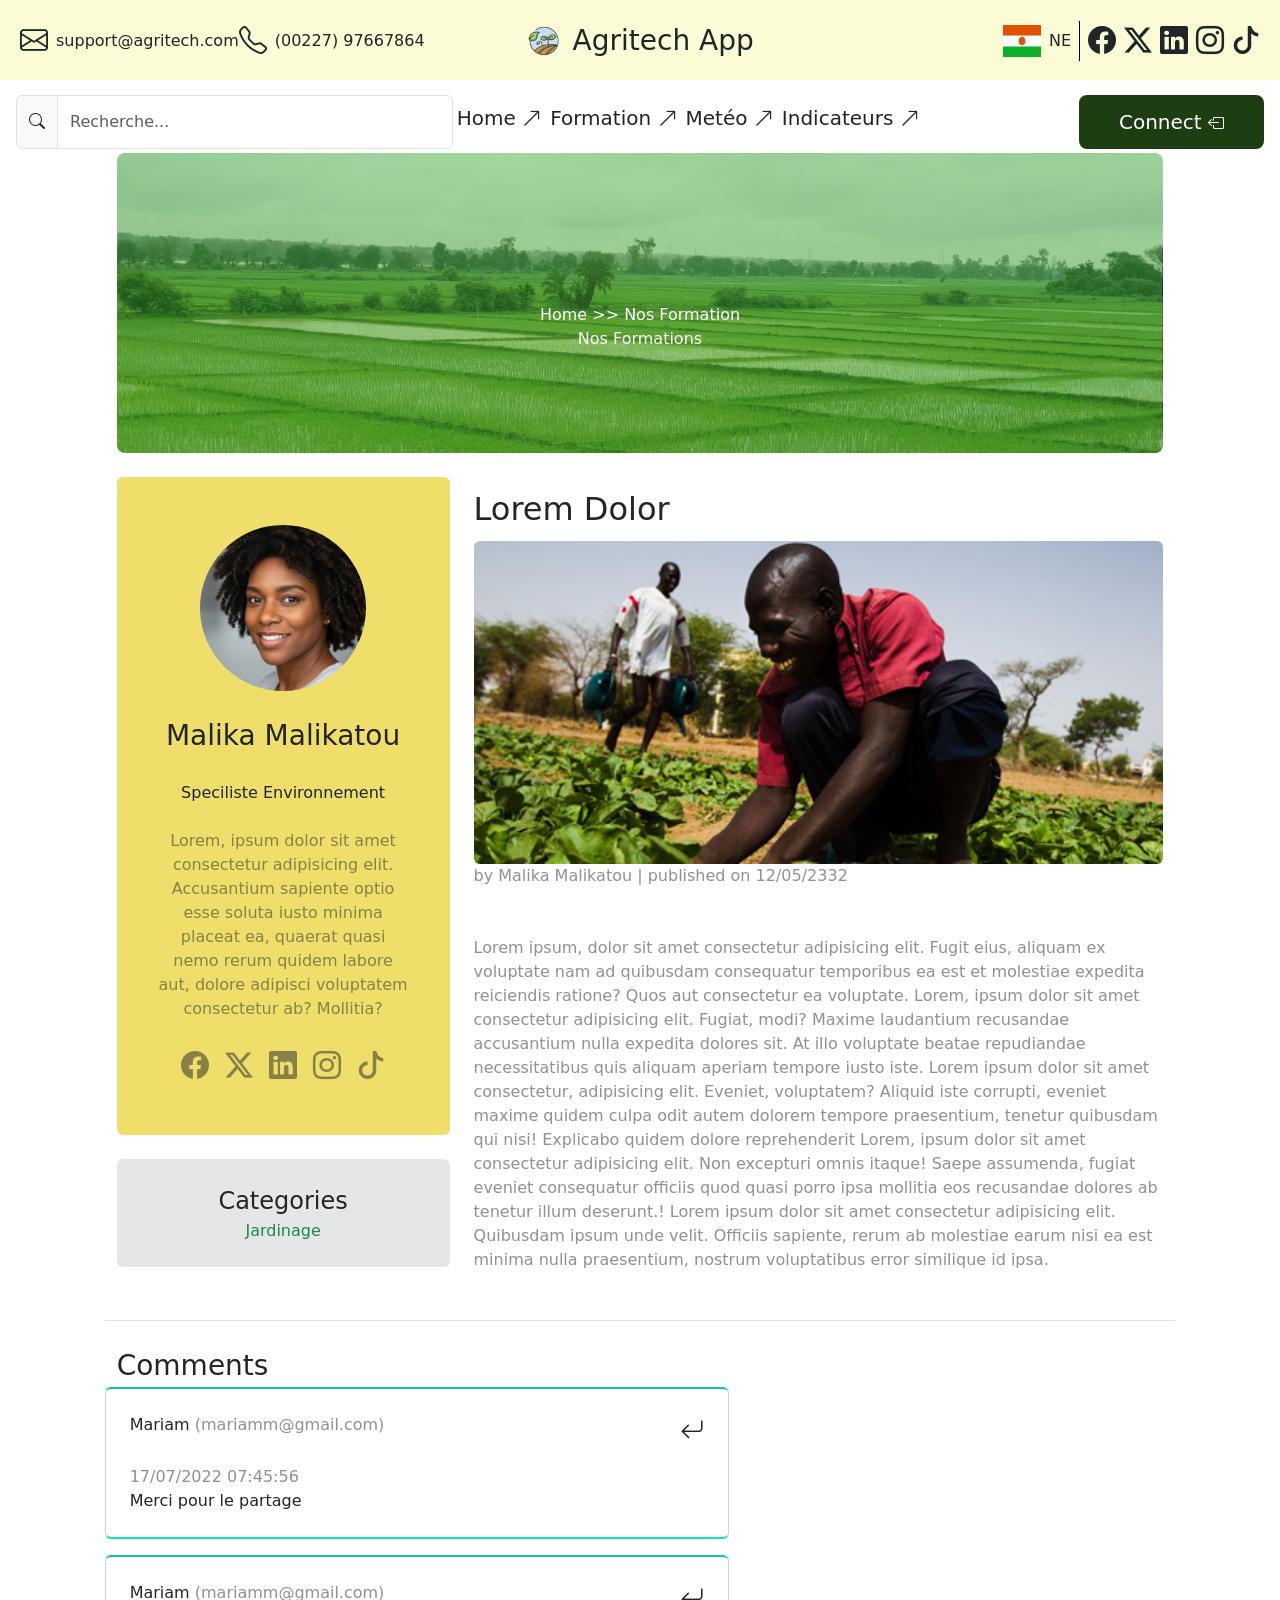
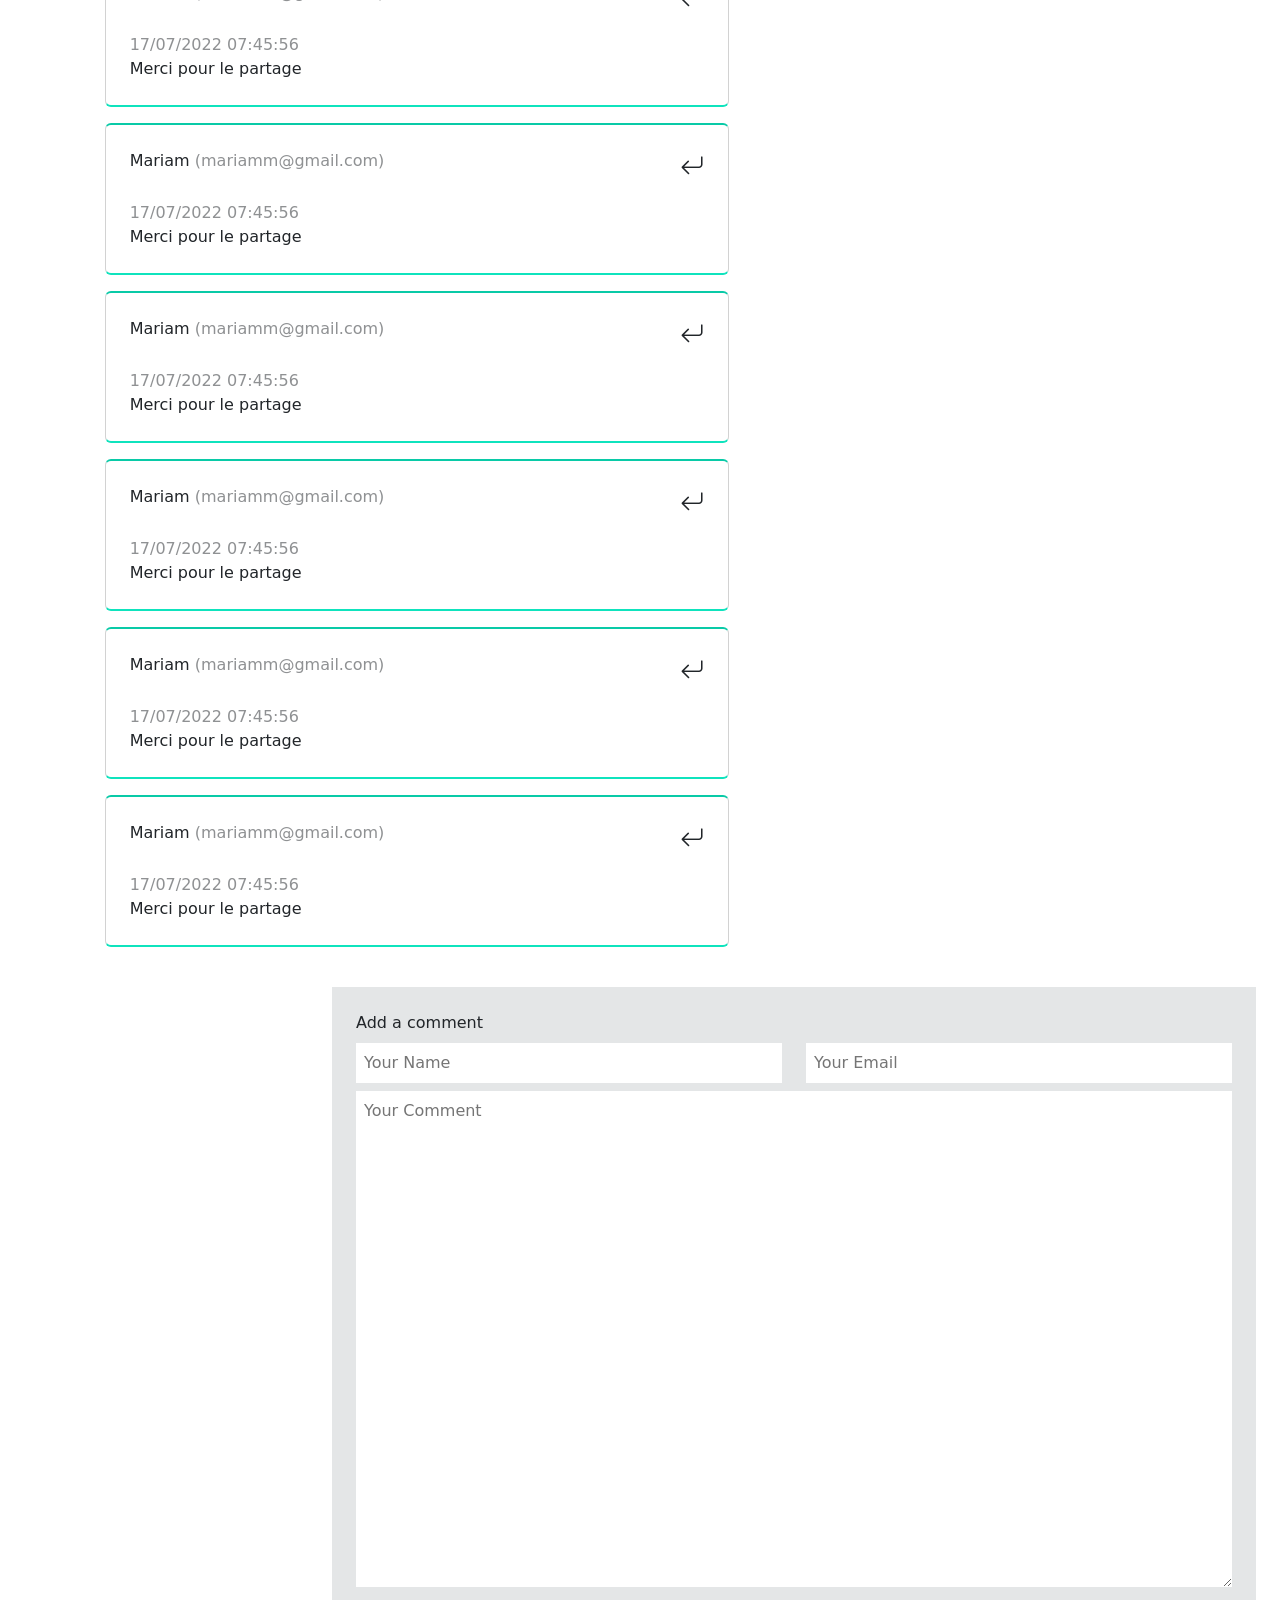
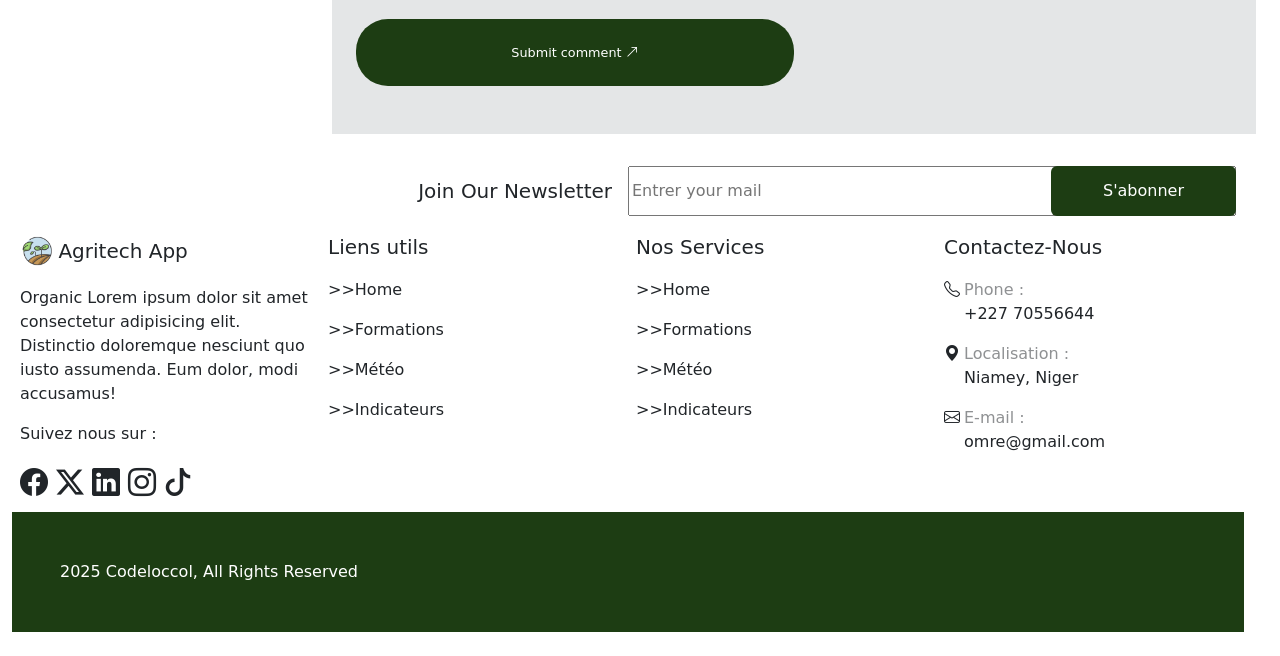
==== pages/details.html @ aa08122c "premier commit" ====
<!DOCTYPE html>
<html lang="en">

<head>
    <meta charset="UTF-8">
    <meta name="viewport" content="width=device-width, initial-scale=1.0">
    <title>Document</title>
    <link href="https://cdn.jsdelivr.net/npm/bootstrap@5.3.8/dist/css/bootstrap.min.css" rel="stylesheet"
        integrity="sha384-sRIl4kxILFvY47J16cr9ZwB07vP4J8+LH7qKQnuqkuIAvNWLzeN8tE5YBujZqJLB" crossorigin="anonymous">
    <link rel="stylesheet" href="https://cdn.jsdelivr.net/npm/bootstrap-icons@1.13.1/font/bootstrap-icons.min.css">
    <link rel="stylesheet" href="../style.css">
</head>

<body class="container-fluid">
    <nav class="navbar fixed-top h-80p my-bg-primaire p-1">
        <div class="container-fluid p-3">
            <div class="col d-none d-lg-flex">
                <div class="d-flex align-items-center gap-2">
                    <div>
                        <i class="bi bi-envelope fs-3"></i>
                    </div>
                    <div> support@agritech.com</div>
                </div>
                <div class="d-flex align-items-center gap-2">
                    <div>
                        <i class="bi bi-telephone fs-3"></i>
                    </div>
                    <div>(00227) 97667864</div>

                </div>

            </div>
            <div
                class="col d-flex justify-content-center justify-content-sm-start justify-content-lg-center align-items-center gap-2">
                <img style="width: 2.4rem; height: 2.4rem;" class="" src="../img/favico.png" alt="">
                <div class="fs-3">Agritech App</div>
            </div>
            <div class="col d-none d-sm-flex justify-content-end align-items-center gap-2">
                <img style="width: 2.4rem; height: 2rem;" src="../img/Niger.png" alt="">
                <div class="">NE</div> 
                <div class="separateur"></div>
                <div><i class="bi bi-facebook fs-3"></i></div>
                <div><i class="bi bi-twitter-x fs-3"></i></div>
                <div><i class="bi bi-linkedin fs-3"></i></div>
                <div><i class="bi bi-instagram fs-3"></i></div>
                <div><i class="bi bi-tiktok fs-3"></i></div>
            </div>
            <button class="navbar-toggler d-sm-none" type="button" data-bs-toggle="offcanvas"
                data-bs-target="#offcanvasNavbar" aria-controls="offcanvasNavbar" aria-label="Toggle navigation">
                <span class="navbar-toggler-icon"></span>
            </button>
            <div class="offcanvas offcanvas-start p-3" tabindex="-1" id="offcanvasNavbar"
                aria-labelledby="offcanvasNavbarLabel">
                <div class="offcanvas-header px-0 border-bottom border-dark border-opacity-25">
                    <div class="d-flex flex-column w-100 gap-4 align-items-center">
                        <div class="d-flex w-100 justify-content-between align-items-center gap-2 mb-3">
                            <div class="d-flex">
                                <img style="width: 2.4rem; height: 2.4rem;" class="" src="img/favico.png" alt="">
                                <div class="fs-3">Agritech App</div>
                            </div>
                            <button type="button" class="btn-close fs-5" data-bs-dismiss="offcanvas"
                                aria-label="Close"></button>
                        </div>
                        <button type="button" class="btn my-color-vert text-white rounded-3 w-150p">Connect <i
                                class="bi bi-box-arrow-left fs-6"></i></button>
                    </div>


                </div>
                <div class="offcanvas-body w-100 px-0 ">
                    <ul
                        class="navbar-nav w-100 pb-4 justify-content-end flex-grow-1 border-bottom border-dark border-opacity-25">
                        <li class="nav-item">
                            <a class="nav-link active fs-4" aria-current="page" href="#">Home <i
                                    class="bi bi-arrow-up-right fs-5"></i></a>
                        </li>
                        <li class="nav-item">
                            <a class="nav-link fs-4" href="#">Blog <i class="bi bi-arrow-up-right fs-5"></i></a>
                        </li>
                        <li class="nav-item">
                            <a class="nav-link fs-4" href="#">Météo <i class="bi bi-arrow-up-right fs-5"></i></a>
                        </li>
                        <li class="nav-item">
                            <a class="nav-link fs-4" href="#">Indicateurs <i class="bi bi-arrow-up-right fs-5"></i></a>
                        </li>
                    </ul>

                    <div class="d-flex flex-column py-4 gap-2 align-items-center">
                        <div class="fs-4 fw-400">Socials links :</div>
                        <div class="d-flex align-items-center gap-2">
                            <img style="width: 2.4rem; height: 2rem;" src="img/Niger.png" alt="">
                            <div class="">NE</div>
                            <div class="separateur"></div>
                            <div><i class="bi bi-facebook fs-3"></i></div>
                            <div><i class="bi bi-twitter-x fs-3"></i></div>
                            <div><i class="bi bi-linkedin fs-3"></i></div>
                            <div><i class="bi bi-instagram fs-3"></i></div>
                            <div><i class="bi bi-tiktok fs-3"></i></div>
                        </div>
                        <div class="d-flex gap-2">
                            <div> <i class="bi bi-envelope fs-5"></i> </div>

                            <div class="fs-5 fw-400">omre@gmail.com</div>
                        </div>
                        <div class="d-flex gap-2">
                            <div> <i class="bi bi-telephone fs-5"></i> </div>

                            <div class="fs-5 fw-400">+227 70556644</div>
                        </div>
                    </div>

                </div>
            </div>
        </div>
    </nav>
    <div style=" margin-top: 90px !important;" class="container-fluid w-100 h-1p">
        </div>
        <div class="container-fluid d-none d-sm-flex d-flex justify-content-between d-sm-flex p-1 gap-1">
            <div class="d-flex justify-content-start w-35 d-none d-lg-flex">
                <div class="input-group w-100">
                    <span class="input-group-text">
                        <i class="bi bi-search"></i>
                    </span>
                    <input type="text" class="form-control" placeholder="Recherche...">
                </div>
            </div>
            <div class="col d-flex justify-content-start align-items-center pt-2">
                <ul class="d-flex justify-content-start align-items-center list-style-none gap-2 list-unstyled ">
                    <li>
                        <div class="d-flex">
                            <a class="text-decoration-none fs-5 text-dark" href="../index.html">Home <i
                                    class="bi bi-arrow-up-right"></i>
                            </a>
                        </div>
                    </li>
                    <li>
                        <div class="d-flex">
                            <a class="text-decoration-none fs-5 text-dark" href="">Formation <i
                                    class="bi bi-arrow-up-right"></i> </a>
                        </div>
                    </li>
                    <li>
                        <div class="d-flex ">
                            <a class="text-decoration-none fs-5 text-dark" href="">Metéo <i
                                    class="bi bi-arrow-up-right"></i> </a>
                        </div>
                    </li>
                    <li>
                        <div class="d-flex">
                            <a class="text-decoration-none fs-5 text-dark" href="">Indicateurs <i
                                    class="bi bi-arrow-up-right"></i> </a>
                        </div>
                    </li>
                </ul>
            </div>
            <div class="d-flex justify-content-end">
                <button type="button" class="btn my-color-vert w-150p rounded-3 text-white fs-5">Connect <i
                        class="bi bi-box-arrow-left text-white fs-6 "></i></button>
            </div>
        </div>
        <div class="col-10 offset-1 presentation rounded-3 overflow-hidden h-300p position-relative">
            <div class="position-absolute top-0 left-n w-100 h-100 transparent"></div>
            <div
                class="position-absolute left-0 top-0 w-100 pt-5 h-100 d-flex flex-column align-items-center justify-content-center text-white">
                <div>Home >> Nos Formation</div>
                <div>Nos Formations</div>

            </div>
        </div>



        <div class="col-10 offset-1">
            <div class="row my-4 border-bottom border-opacity-25 pb-5">
                <div class="col-12 col-lg-4 d-flex flex-column gap-4">
                    <div class="card border-0 gap-4">
                        <div class="card border-0 my-bg-yellow  d-flex flex-column align-items-center gap-4 py-5 ">
                            <img class="w-50 rounded-circle" src="../img/avatar-1.png" alt="">
                            <div class="fs-3 fw-400">Malika Malikatou</div>
                            <div>Speciliste Environnement</div>
                            <div class="w-75 m-auto text-center opacity-50">Lorem, ipsum dolor sit amet consectetur
                                adipisicing elit. Accusantium sapiente optio esse soluta iusto minima placeat ea,
                                quaerat
                                quasi nemo rerum quidem labore aut, dolore adipisci voluptatem consectetur ab? Mollitia?
                            </div>
                            <div class="d-flex gap-3 opacity-50">
                                <div><i class="bi bi-facebook fs-3"></i></div>
                                <div><i class="bi bi-twitter-x fs-3"></i></div>
                                <div><i class="bi bi-linkedin fs-3"></i></div>
                                <div><i class="bi bi-instagram fs-3"></i></div>
                                <div><i class="bi bi-tiktok fs-3"></i></div>
                            </div>
                        </div>
                        <div class="card d-flex flex-column align-items-center bg-secondary-transparent border-0 p-4">
                            <div class="fs-4">Categories</div>
                            <div class="text-success">Jardinage</div>

                        </div>
                    </div>

                </div>
                <div class="col-12 col-lg-8 d-flex flex-column">
                    <span class="fs-2 my-2 fw-400">Lorem Dolor</span>
                    <div class="card border-0 overflow-hidden">
                        <img class="w-100" src="../img/Blog-img-1.jpg" alt="">
                    </div>
                    <span class="opacity-50 mb-5">by Malika Malikatou | published on 12/05/2332</span>
                    <div class="opacity-50">Lorem ipsum, dolor sit amet consectetur adipisicing elit. Fugit eius,
                        aliquam ex
                        voluptate nam ad quibusdam consequatur temporibus ea est et molestiae expedita reiciendis
                        ratione?
                        Quos aut consectetur ea voluptate. Lorem, ipsum dolor sit amet consectetur adipisicing elit.
                        Fugiat,
                        modi? Maxime laudantium recusandae accusantium nulla expedita dolores sit. At illo voluptate
                        beatae
                        repudiandae necessitatibus quis aliquam aperiam tempore iusto iste. Lorem ipsum dolor sit amet
                        consectetur, adipisicing elit. Eveniet, voluptatem? Aliquid iste corrupti, eveniet maxime quidem
                        culpa odit autem dolorem tempore praesentium, tenetur quibusdam qui nisi! Explicabo quidem
                        dolore
                        reprehenderit Lorem, ipsum dolor sit amet consectetur adipisicing elit. Non excepturi omnis
                        itaque!
                        Saepe assumenda, fugiat eveniet consequatur officiis quod quasi porro ipsa mollitia eos
                        recusandae
                        dolores ab tenetur illum deserunt.! Lorem ipsum dolor sit amet consectetur adipisicing elit.
                        Quibusdam ipsum unde velit. Officiis sapiente, rerum ab molestiae earum nisi ea est minima nulla
                        praesentium, nostrum voluptatibus error similique id ipsa.</div>


                </div>
            </div>
            <div class="row">
                <div class="col-12 fs-3 fw-400">Comments</div>
                <div class="card borderY-vert col-8 col-sm-7 mb-3 d-flex flex-column p-4">
                    <div class="d-flex w-100 justify-content-between mb-3">
                        <div>Mariam <span class="opacity-50">(mariamm@gmail.com)</span> </div>
                        <div class=""> <i class="bi bi-arrow-return-left fs-4 fw-400"></i> </div>
                    </div>
                    <div class="opacity-50">17/07/2022 07:45:56</div>
                    <div>Merci pour le partage</div>
                </div>
                <div class="card borderY-vert col-8 col-sm-7 mb-3 d-flex flex-column p-4">
                    <div class="d-flex w-100 justify-content-between mb-3">
                        <div>Mariam <span class="opacity-50">(mariamm@gmail.com)</span> </div>
                        <div class=""> <i class="bi bi-arrow-return-left fs-4 fw-400"></i> </div>
                    </div>
                    <div class="opacity-50">17/07/2022 07:45:56</div>
                    <div>Merci pour le partage</div>
                </div>
                <div class="card borderY-vert col-8 col-sm-7 mb-3 d-flex flex-column p-4">
                    <div class="d-flex w-100 justify-content-between mb-3">
                        <div>Mariam <span class="opacity-50">(mariamm@gmail.com)</span> </div>
                        <div class=""> <i class="bi bi-arrow-return-left fs-4 fw-400"></i> </div>
                    </div>
                    <div class="opacity-50">17/07/2022 07:45:56</div>
                    <div>Merci pour le partage</div>
                </div>
                <div class="card borderY-vert col-8 col-sm-7 mb-3 d-flex flex-column p-4">
                    <div class="d-flex w-100 justify-content-between mb-3">
                        <div>Mariam <span class="opacity-50">(mariamm@gmail.com)</span> </div>
                        <div class=""> <i class="bi bi-arrow-return-left fs-4 fw-400"></i> </div>
                    </div>
                    <div class="opacity-50">17/07/2022 07:45:56</div>
                    <div>Merci pour le partage</div>
                </div>
                <div class="card borderY-vert col-8 col-sm-7 mb-3 d-flex flex-column p-4">
                    <div class="d-flex w-100 justify-content-between mb-3">
                        <div>Mariam <span class="opacity-50">(mariamm@gmail.com)</span> </div>
                        <div class=""> <i class="bi bi-arrow-return-left fs-4 fw-400"></i> </div>
                    </div>
                    <div class="opacity-50">17/07/2022 07:45:56</div>
                    <div>Merci pour le partage</div>
                </div>
                <div class="card borderY-vert col-8 col-sm-7 mb-3 d-flex flex-column p-4">
                    <div class="d-flex w-100 justify-content-between mb-3">
                        <div>Mariam <span class="opacity-50">(mariamm@gmail.com)</span> </div>
                        <div class=""> <i class="bi bi-arrow-return-left fs-4 fw-400"></i> </div>
                    </div>
                    <div class="opacity-50">17/07/2022 07:45:56</div>
                    <div>Merci pour le partage</div>
                </div>
                <div class="card borderY-vert col-8 col-sm-7 mb-3 d-flex flex-column p-4">
                    <div class="d-flex w-100 justify-content-between mb-3">
                        <div>Mariam <span class="opacity-50">(mariamm@gmail.com)</span> </div>
                        <div class=""> <i class="bi bi-arrow-return-left fs-4 fw-400"></i> </div>
                    </div>
                    <div class="opacity-50">17/07/2022 07:45:56</div>
                    <div>Merci pour le partage</div>
                </div>
            </div>
            
        </div>
        <div class="container-fluid mt-4 w-100"> 
                <div class="col-11 col-sm-9 offset-1 offset-sm-3 border-0 p-4 bg-secondary-transparent">
                    <form class="d-flex flex-column gap-2" action="">
                        <div class="">Add a comment</div>
                        <div class="row gap-2 gap-sm-0">
                            <div class="col-12 col-sm-6">
                                <input class="w-100 border-0 p-2" placeholder="Your Name" type="text">
                            </div>
                            <div class="col-12 col-sm-6">
                                <input class="w-100 border-0 p-2" placeholder="Your Email" type="text">
                            </div>
                        </div>
                        <textarea class="w-100 border-0 bg-white p-2" rows="20" placeholder="Your Comment" name="" id=""></textarea>
                       
                            <a href="" type="button" class="my-color-vert text-center border-0 p-2 p-sm-4 fs-7 fs-sm-4 my-4 rounded-5 w-50 text-white">Submit comment  <i
                                    class="bi bi-arrow-up-right"></i></a> </a>

                    </form>
                </div>
            </div>


        <div class="footer container-fluid my-4">
            <div class="row w-100 fs-6">
                <div
                    class="col-12 p-2 p-0 p-1 d-flex gap-3 align-items-center justify-content-center justify-content-sm-end">
                    <div class="fs-5"> Join Our Newsletter </div>
                    <div class="w-50 w-sm-75 h-50p d-flex align-items-center position-relative">
                        <input type="text" placeholder="Entrer your mail" class="h-100 w-100">
                        <button style="right: 0;"
                            class="btn my-color-vert text-white position-absolute px-4 top-0 w-150p h-100">S'abonner</button>
                    </div>
                </div>
                <div class="col-12 gap-3 p-2 col-sm-6 col-lg-3 d-flex flex-column">
                    <div class="d-flex align-items-center">
                        <img style="width: 2.4rem; height: 2.4rem;" class="" src="../img/favico.png" alt="">
                        <div class="fs-5 fw-400">Agritech App</div>
                    </div>
                    <div>
                        Organic Lorem ipsum dolor sit amet consectetur adipisicing elit. Distinctio doloremque
                        nesciunt quo iusto assumenda. Eum dolor, modi accusamus!
                    </div>
                    <div>Suivez nous sur :</div>
                    <div class="col d-flex align-items-center gap-2">
                        <div><i class="bi bi-facebook fs-3"></i></div>
                        <div><i class="bi bi-twitter-x fs-3"></i></div>
                        <div><i class="bi bi-linkedin fs-3"></i></div>
                        <div><i class="bi bi-instagram fs-3"></i></div>
                        <div><i class="bi bi-tiktok fs-3"></i></div>
                    </div>
                </div>
                <div class="col-12 gap-3 p-2 col-sm-6 col-lg-3 d-flex flex-column">
                    <div class="fs-5 fw-400">Liens utils</div>
                    <div>>>Home</div>
                    <div>>>Formations</div>
                    <div>>>Météo</div>
                    <div>>>Indicateurs</div>
                </div>
                <div class="col-12 gap-3 p-2 col-sm-6 col-lg-3 d-flex flex-column">
                    <div class="fs-5 fw-400">Nos Services</div>
                    <div>>>Home</div>
                    <div>>>Formations</div>
                    <div>>>Météo</div>
                    <div>>>Indicateurs</div>
                </div>
                <div class="col-12 gap-3 p-2 col-sm-6 col-lg-3 d-flex flex-column">
                    <div class="fs-5 fw-400">Contactez-Nous</div>
                    <div class="d-flex gap-1">
                        <div> <i class="bi bi-telephone"></i> </div>
                        <div class="d-flex flex-column">
                            <div class="fw-400 opacity-50">Phone :</div>
                            <div>+227 70556644</div>
                        </div>
                    </div>
                    <div class="d-flex gap-1">
                        <div> <i class="bi bi-geo-alt-fill"></i> </div>
                        <div class="d-flex flex-column">
                            <div class="fw-400 opacity-50">Localisation :</div>
                            <div>Niamey, Niger</div>
                        </div>
                    </div>
                    <div class="d-flex gap-1">
                        <div> <i class="bi bi-envelope"></i> </div>
                        <div class="d-flex flex-column">
                            <div class="fw-400 opacity-50">E-mail :</div>
                            <div>omre@gmail.com</div>
                        </div>
                    </div>
                </div>




                <div class="container-fluid mx-0 col-12 my-color-vert text-white m-0 p-4 w-100">
                    <div class="d-flex align-items-center justify-content-start p-4">
                        2025 Codeloccol, All Rights Reserved
                    </div>
                </div>
            </div>
        </div>
        </div>
        <script src="https://cdn.jsdelivr.net/npm/bootstrap@5.3.8/dist/js/bootstrap.bundle.min.js"
            integrity="sha384-FKyoEForCGlyvwx9Hj09JcYn3nv7wiPVlz7YYwJrWVcXK/BmnVDxM+D2scQbITxI"
            crossorigin="anonymous"></script>
</body>

</html>
---- style.css ----
a{

    text-decoration: none;
}
.fs-7{
    font-size: 0.8rem !important;
}
.w-35 {
    width: 35%;
}
.w-150p {
    width: 185px !important;
}
.w-85 {
    width: 85%;
}
.h-80p {
    height: 80px;
}
.h-50p {
    height: 50px;
}
.h-300p {
    height: 300px;
}
.h-1p {
    min-height: 1px;
}
.raduis-20p {
    border-radius: 20px !important;
}
.my-bg-primaire {
    background-color: rgb(251, 251, 214) !important;
}
.my-bg-yellow {
    background-color: #EFDF6A;
}
.my-color-blue {
    color: #2B8586;
}
.my-color-vert {
    background-color: #1D3D13;
}
.vh-50 {
    height: 200vw;
    max-height: 65vh;
}
.h-80 {
    height: 80%;
}
.h-40 {
    height: 45% !important;
}
.presentation {
    background-image: url(img/HomeCarroussel.jpg);
    background-size: cover;
    background-position: center;
}
.borderY-vert{
    border-bottom: 2px solid rgb(15, 227, 189);
    border-top: 2px solid rgb(9, 202, 167);

}
.image-p {
    /* width: clamp(300px, 100%, 600px); */
    height: 35vw;
    max-height: 600px;
    flex: 1;
    padding: none !important;
}
.h-demi{
    height: calc(100% - 20vw);
}
.image-p img {
    flex: 1;
}
.hover-flex > div {
    height: 30%;
}
.separateur {
    min-height: 40px;
    width: 1px;
    background-color: black;
}
.transparent{
    background-color: rgba(69, 239, 53, 0.3);
    left: -1px;
}
.text-justify {
    text-align: justify;
}
.top-before {
    top: -15vw;
}
.center-horizontal {
    left: 7.5%;
}
.transY{
    transform: translateY(150%);  
}
.opcity-hover{
    opacity: 0;
}
.hover-flex:hover > div {
    transition: 0.5s;
    height: 50%;
}
.zoom:hover img{
    transition: transform 1s;
    opacity: 0.6;
    transform: scale(1.1);
}
.hover-flex:hover .transY{
    transition: 0.3s;
    transform: translateY(0);
}
.hover-flex:hover .transY .opcity-hover{
    transition: 1s;
    opacity: 1;
}
.hover-flex:hover img {
    transition: 1s;
    transform: scale(1.5);
    rotate: 10deg;
}
.btn-plus:hover {
  color: white;
  background-color: rgb(29, 61, 19, 0.9);
  border-color: auto;
}
.cercle-jaune{
    width: 90px;
    height: 90px;
    border-radius: 50%;
    background-color: #EFDF6A;
    position: absolute;
    left: 5px;
    bottom: -60px;
}
a:hover > div{
    display: flex;
    transform: translateY(-5px);
}
.bg-secondary-transparent{
    background-color: #E4E6E7;
}
@media (max-width: 800px) {
    .hover-flex > div {
    height: 100%;
}
.transY{
    transition: none;
    transform: translateY(0);
    
}
.hover-flex .transY .opcity-hover{
    transition: none;
    opacity: 1;
} 
}
@media (max-width: 768px) {
    .my-bg-primaire {
        background-color: #F7FAF9 !important;
        box-shadow: 1px 1px 5px 1px rgba(0, 0, 0, 0.1);
    }
}
@media (min-width: 768px) {
    .h-lg-300p {
        height: 300px !important;
    }
   
}
@media (min-width: 800px) {
    .bottom-sm-20p {
        bottom: 20px !important;
    }
    .center-sm-horizontal {
        left: 7.5%;
    }
    .w-lg-85{
        width: 85% !important;
    }
    
    .h-lg-auto{
        height: auto !important;
    }
    .vh-lg-60 {
    height: 60vh !important;
}
}
@media (min-width: 1600px) {
    .h-xxl-600p {
        min-height: 600px !important;
    }
}
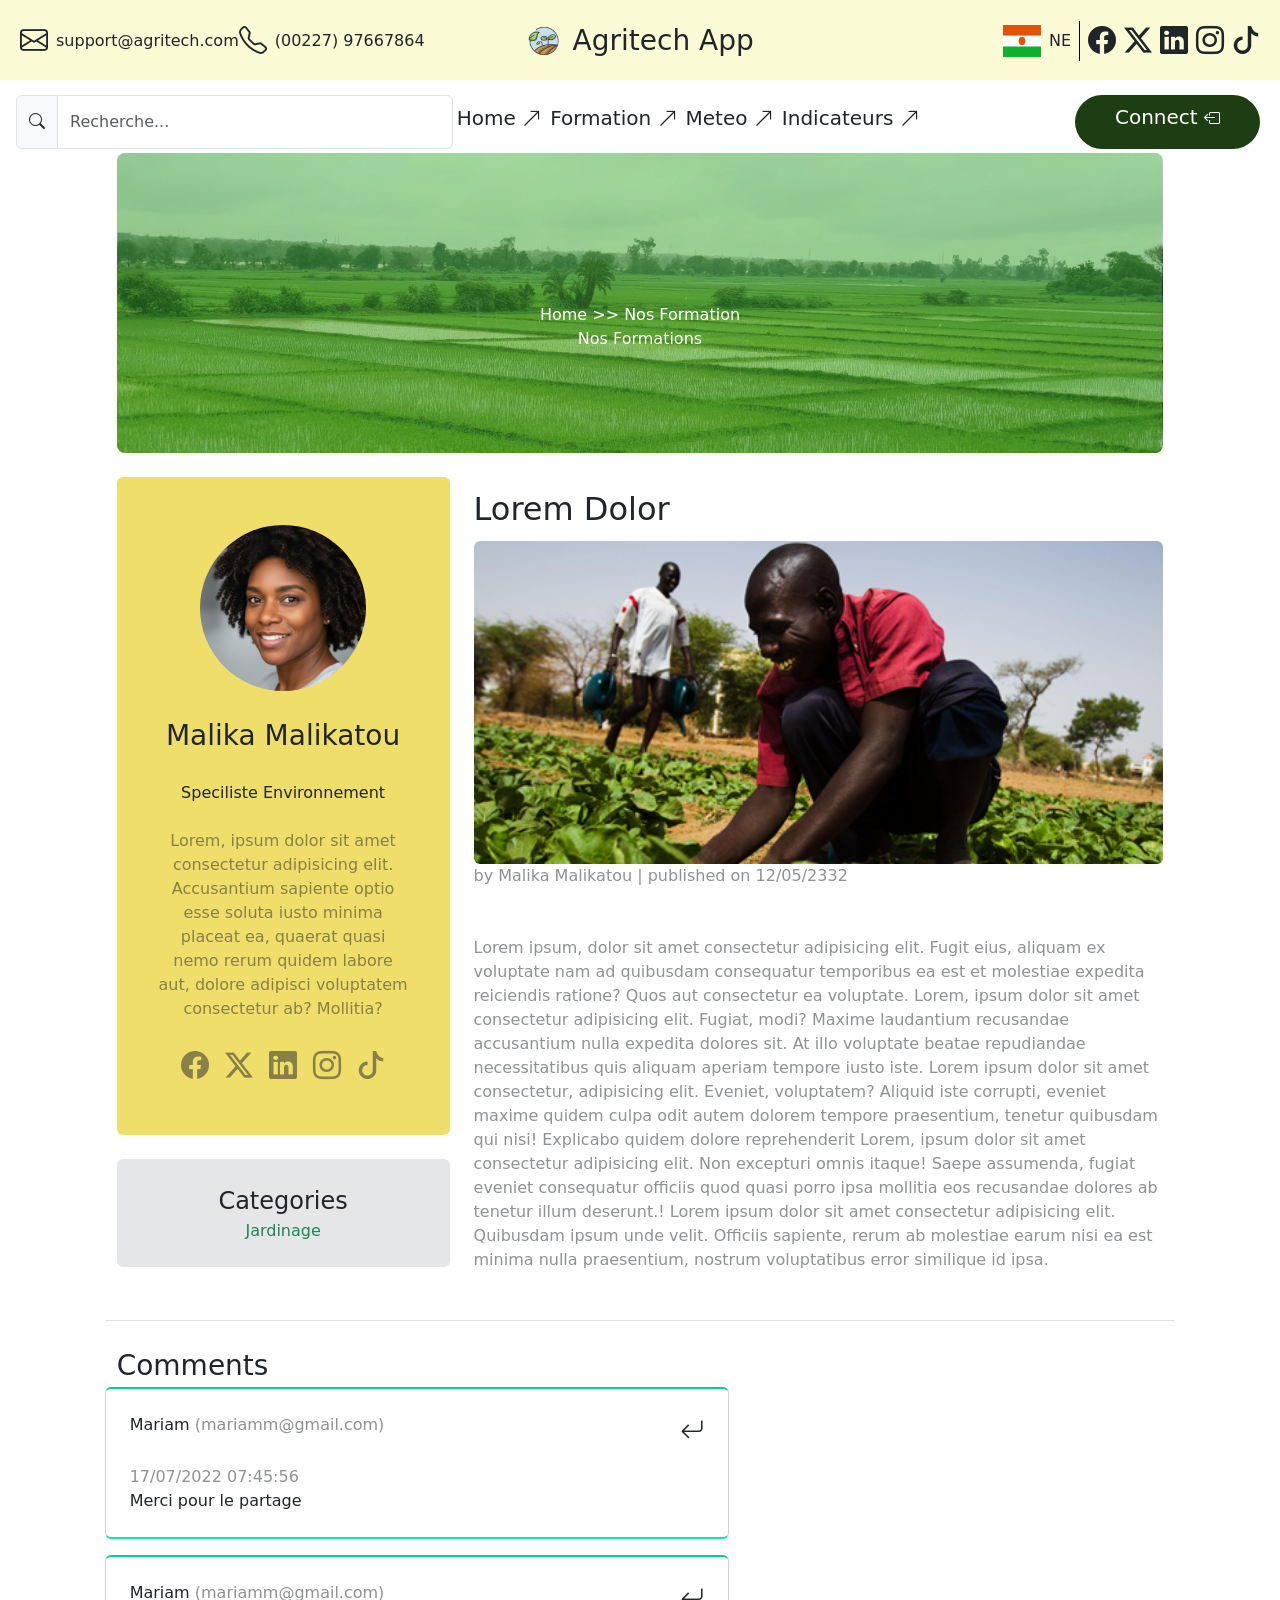
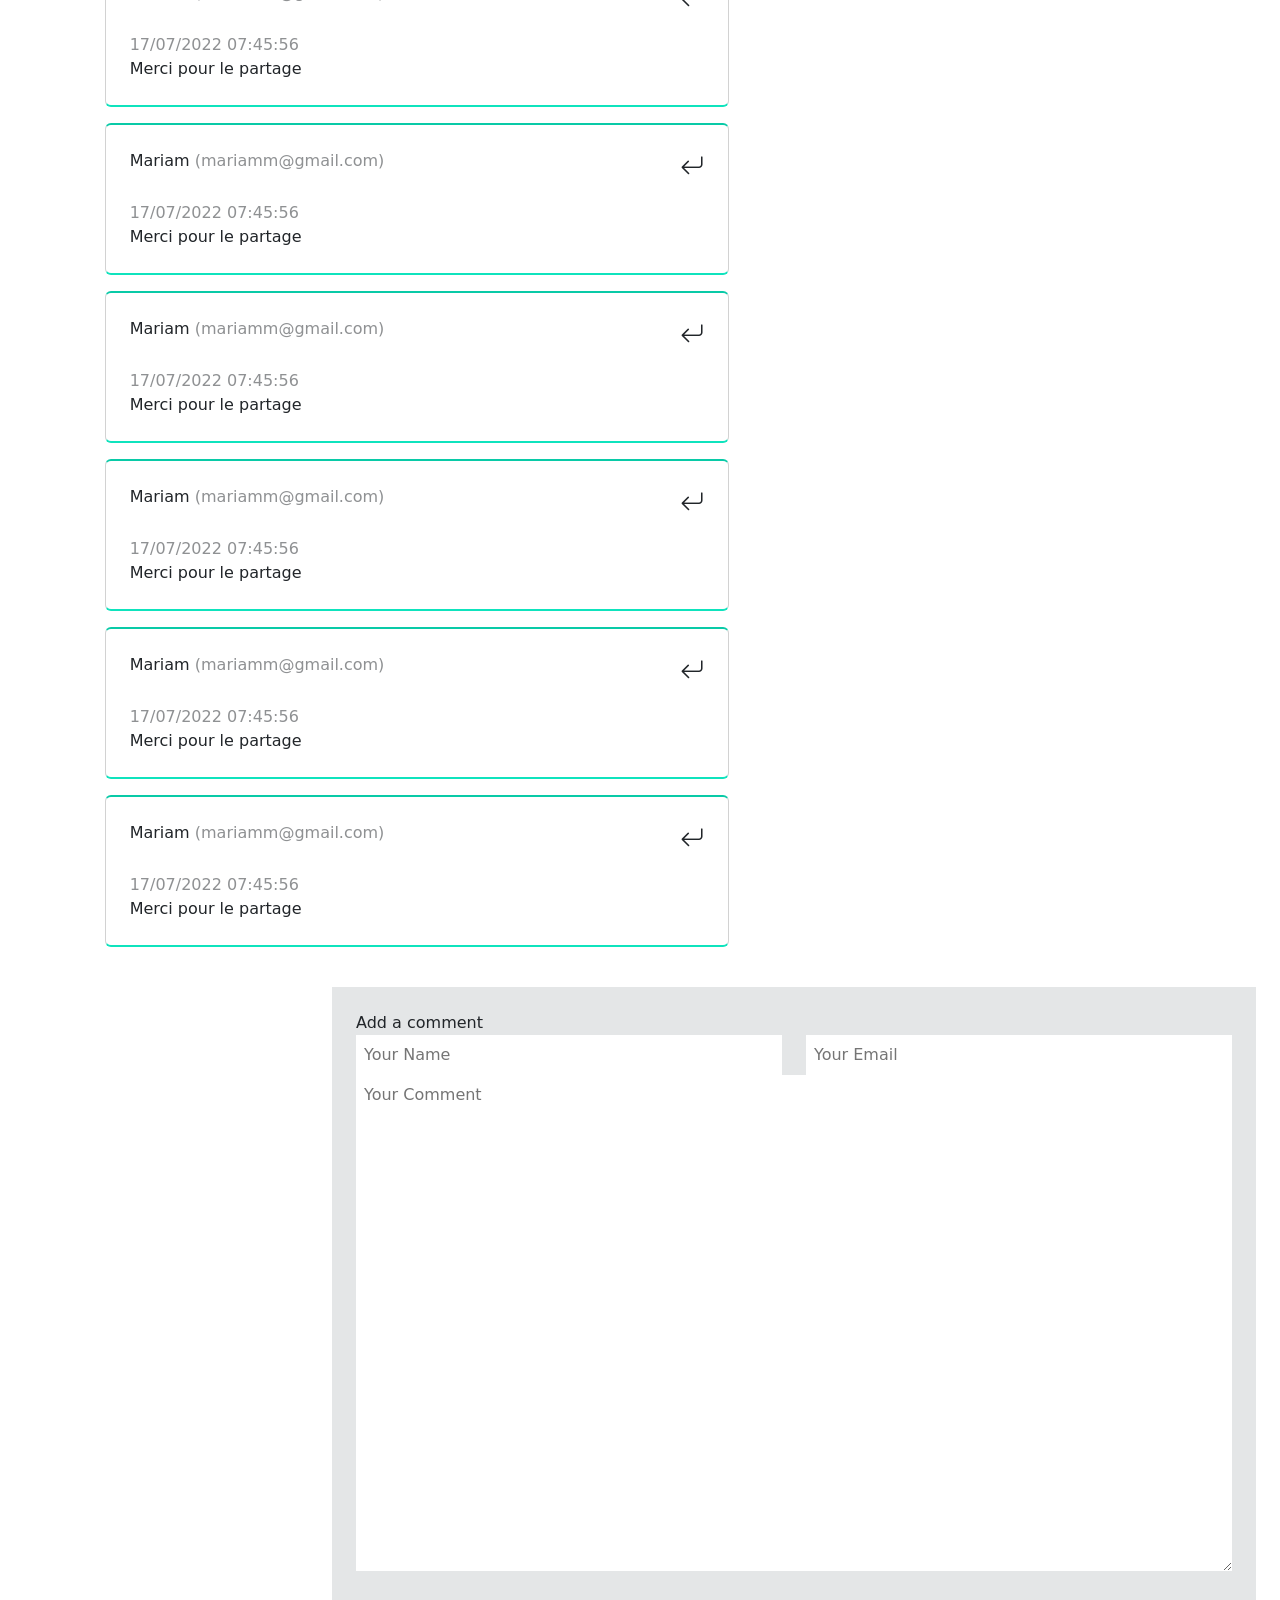
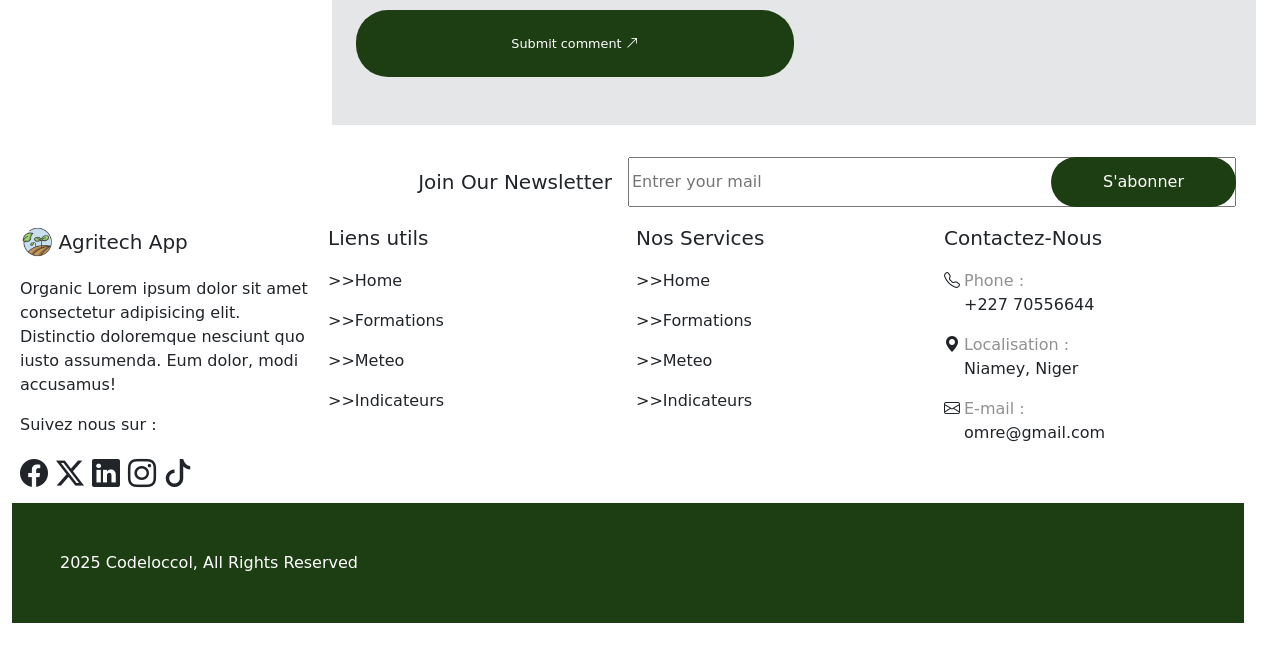
==== commit d149da58: "correction" ====
--- a/pages/details.html
+++ b/pages/details.html
@@ -29,7 +29,7 @@
 
                 </div>
 
-            </div>
+            </div> 
             <div
                 class="col d-flex justify-content-center justify-content-sm-start justify-content-lg-center align-items-center gap-2">
                 <img style="width: 2.4rem; height: 2.4rem;" class="" src="../img/favico.png" alt="">
@@ -55,7 +55,7 @@
                     <div class="d-flex flex-column w-100 gap-4 align-items-center">
                         <div class="d-flex w-100 justify-content-between align-items-center gap-2 mb-3">
                             <div class="d-flex">
-                                <img style="width: 2.4rem; height: 2.4rem;" class="" src="img/favico.png" alt="">
+                                <img style="width: 2.4rem; height: 2.4rem;" class="" src="../img/favico.png" alt="">
                                 <div class="fs-3">Agritech App</div>
                             </div>
                             <button type="button" class="btn-close fs-5" data-bs-dismiss="offcanvas"
@@ -78,17 +78,17 @@
                             <a class="nav-link fs-4" href="#">Blog <i class="bi bi-arrow-up-right fs-5"></i></a>
                         </li>
                         <li class="nav-item">
-                            <a class="nav-link fs-4" href="#">Météo <i class="bi bi-arrow-up-right fs-5"></i></a>
+                            <a class="nav-link fs-4" href="#">Meteo <i class="bi bi-arrow-up-right fs-5"></i></a>
                         </li>
                         <li class="nav-item">
                             <a class="nav-link fs-4" href="#">Indicateurs <i class="bi bi-arrow-up-right fs-5"></i></a>
                         </li>
                     </ul>
-
+ 
                     <div class="d-flex flex-column py-4 gap-2 align-items-center">
                         <div class="fs-4 fw-400">Socials links :</div>
                         <div class="d-flex align-items-center gap-2">
-                            <img style="width: 2.4rem; height: 2rem;" src="img/Niger.png" alt="">
+                            <img style="width: 2.4rem; height: 2rem;" src="../img/Niger.png" alt="">
                             <div class="">NE</div>
                             <div class="separateur"></div>
                             <div><i class="bi bi-facebook fs-3"></i></div>
@@ -121,14 +121,14 @@
                     <span class="input-group-text">
                         <i class="bi bi-search"></i>
                     </span>
-                    <input type="text" class="form-control" placeholder="Recherche...">
+                    <input style="max-width: 400px;" type="text" class="form-control" placeholder="Recherche...">
                 </div>
             </div>
             <div class="col d-flex justify-content-start align-items-center pt-2">
                 <ul class="d-flex justify-content-start align-items-center list-style-none gap-2 list-unstyled ">
                     <li>
                         <div class="d-flex">
-                            <a class="text-decoration-none fs-5 text-dark" href="../index.html">Home <i
+                            <a class="text-decoration-none fs-5 text-dark" href="home.html">Home <i
                                     class="bi bi-arrow-up-right"></i>
                             </a>
                         </div>
@@ -141,21 +141,21 @@
                     </li>
                     <li>
                         <div class="d-flex ">
-                            <a class="text-decoration-none fs-5 text-dark" href="">Metéo <i
-                                    class="bi bi-arrow-up-right"></i> </a>
+                            <a class="text-decoration-none fs-5 text-dark" href="">Meteo <i
+                                    class="bi bi-arrow-up-right"></i> </a> 
                         </div>
                     </li>
                     <li>
                         <div class="d-flex">
                             <a class="text-decoration-none fs-5 text-dark" href="">Indicateurs <i
                                     class="bi bi-arrow-up-right"></i> </a>
-                        </div>
+                        </div> 
                     </li>
                 </ul>
             </div>
             <div class="d-flex justify-content-end">
-                <button type="button" class="btn my-color-vert w-150p rounded-3 text-white fs-5">Connect <i
-                        class="bi bi-box-arrow-left text-white fs-6 "></i></button>
+                <a href="../index.html" type="button" class="btn my-color-vert w-150p rounded-5 text-white fs-5">Connect <i
+                        class="bi bi-box-arrow-left text-white fs-6 "></i><a>
             </div>
         </div>
         <div class="col-10 offset-1 presentation rounded-3 overflow-hidden h-300p position-relative">
@@ -167,8 +167,6 @@
 
             </div>
         </div>
-
-
 
         <div class="col-10 offset-1">
             <div class="row my-4 border-bottom border-opacity-25 pb-5">
@@ -319,7 +317,7 @@
                     <div class="w-50 w-sm-75 h-50p d-flex align-items-center position-relative">
                         <input type="text" placeholder="Entrer your mail" class="h-100 w-100">
                         <button style="right: 0;"
-                            class="btn my-color-vert text-white position-absolute px-4 top-0 w-150p h-100">S'abonner</button>
+                            class="btn my-color-vert text-white position-absolute rounded-5 px-4 top-0 w-150p h-100">S'abonner</button>
                     </div>
                 </div>
                 <div class="col-12 gap-3 p-2 col-sm-6 col-lg-3 d-flex flex-column">
@@ -333,7 +331,7 @@
                     </div>
                     <div>Suivez nous sur :</div>
                     <div class="col d-flex align-items-center gap-2">
-                        <div><i class="bi bi-facebook fs-3"></i></div>
+                        <div><i class="bi bi-facebook fs-3"></i></div> 
                         <div><i class="bi bi-twitter-x fs-3"></i></div>
                         <div><i class="bi bi-linkedin fs-3"></i></div>
                         <div><i class="bi bi-instagram fs-3"></i></div>
@@ -344,14 +342,14 @@
                     <div class="fs-5 fw-400">Liens utils</div>
                     <div>>>Home</div>
                     <div>>>Formations</div>
-                    <div>>>Météo</div>
+                    <div>>>Meteo</div>
                     <div>>>Indicateurs</div>
                 </div>
                 <div class="col-12 gap-3 p-2 col-sm-6 col-lg-3 d-flex flex-column">
                     <div class="fs-5 fw-400">Nos Services</div>
                     <div>>>Home</div>
                     <div>>>Formations</div>
-                    <div>>>Météo</div>
+                    <div>>>Meteo</div>
                     <div>>>Indicateurs</div>
                 </div>
                 <div class="col-12 gap-3 p-2 col-sm-6 col-lg-3 d-flex flex-column">
--- a/style.css
+++ b/style.css
@@ -138,8 +138,11 @@
     bottom: -60px;
 }
 a:hover > div{
-    display: flex;
     transform: translateY(-5px);
+}
+.w-150p:hover{
+    background-color: rgba(29, 61, 19, 0.9);
+
 }
 .bg-secondary-transparent{
     background-color: #E4E6E7;
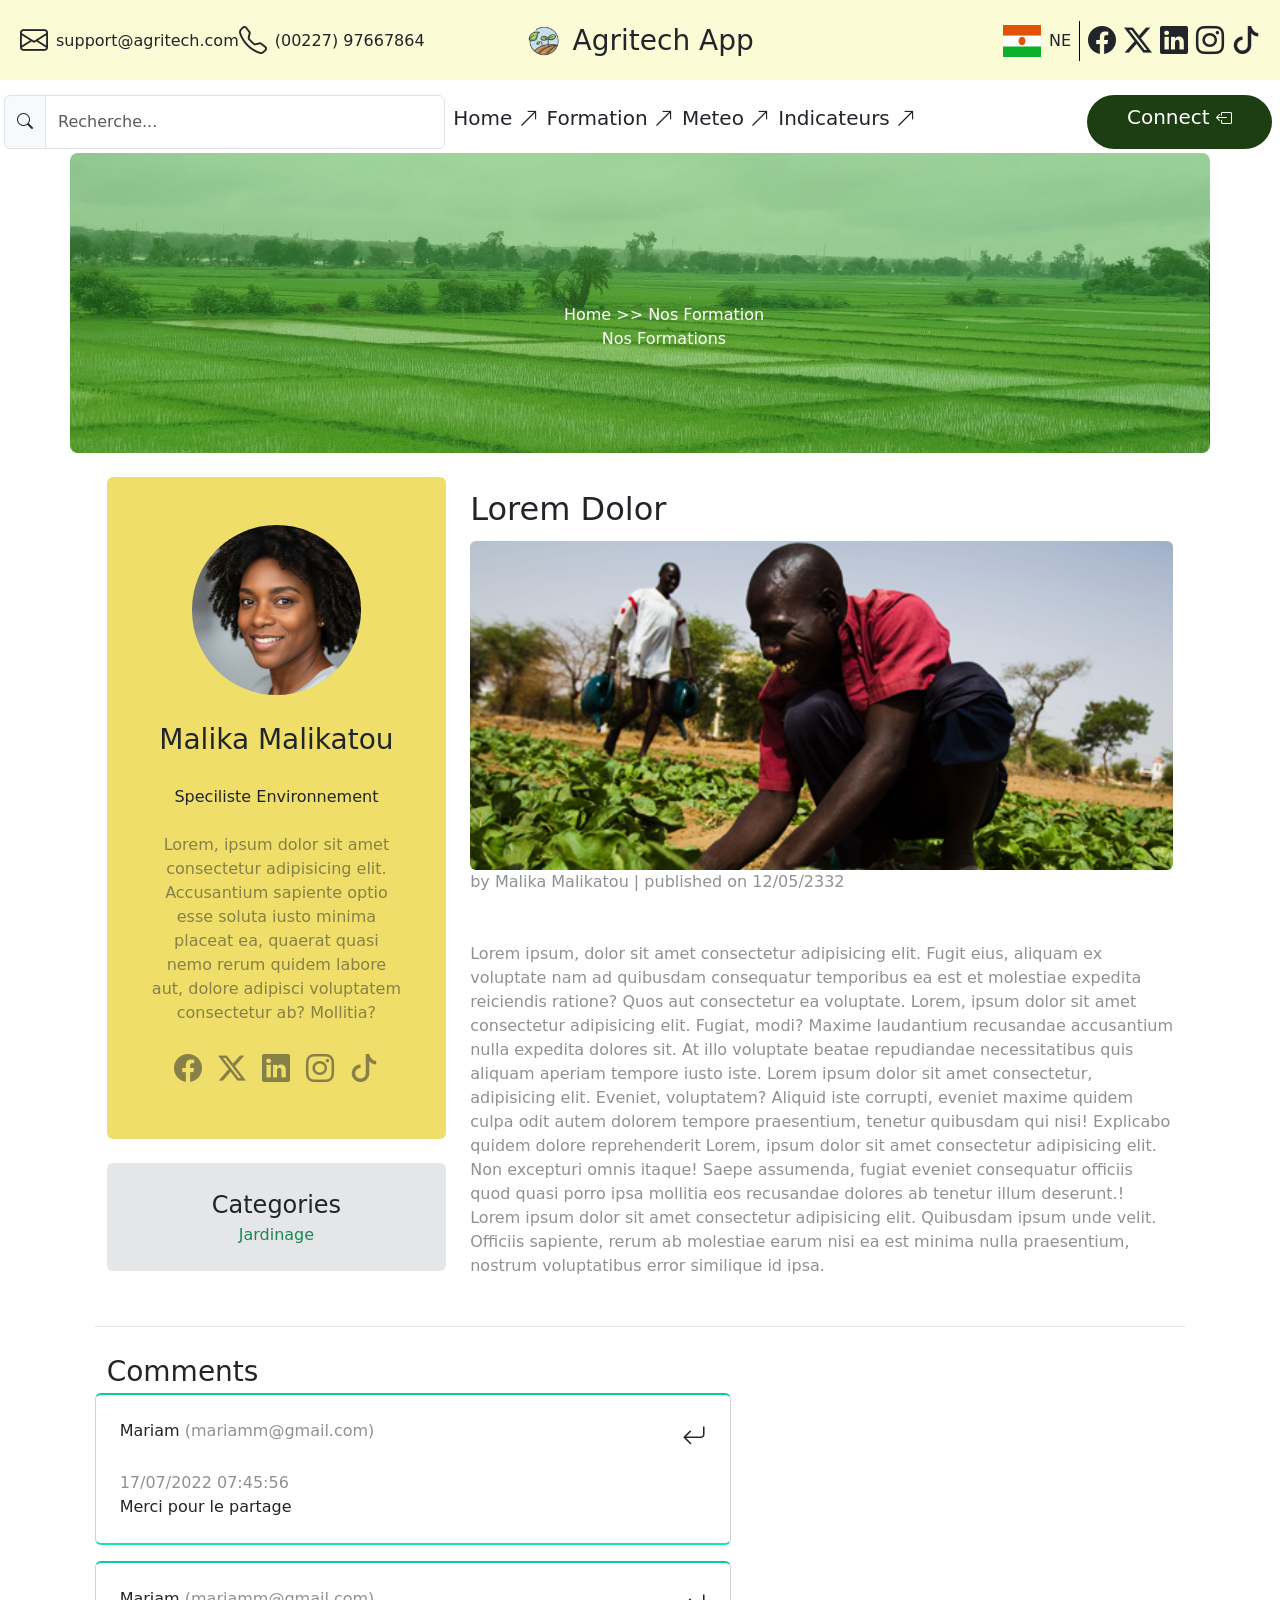
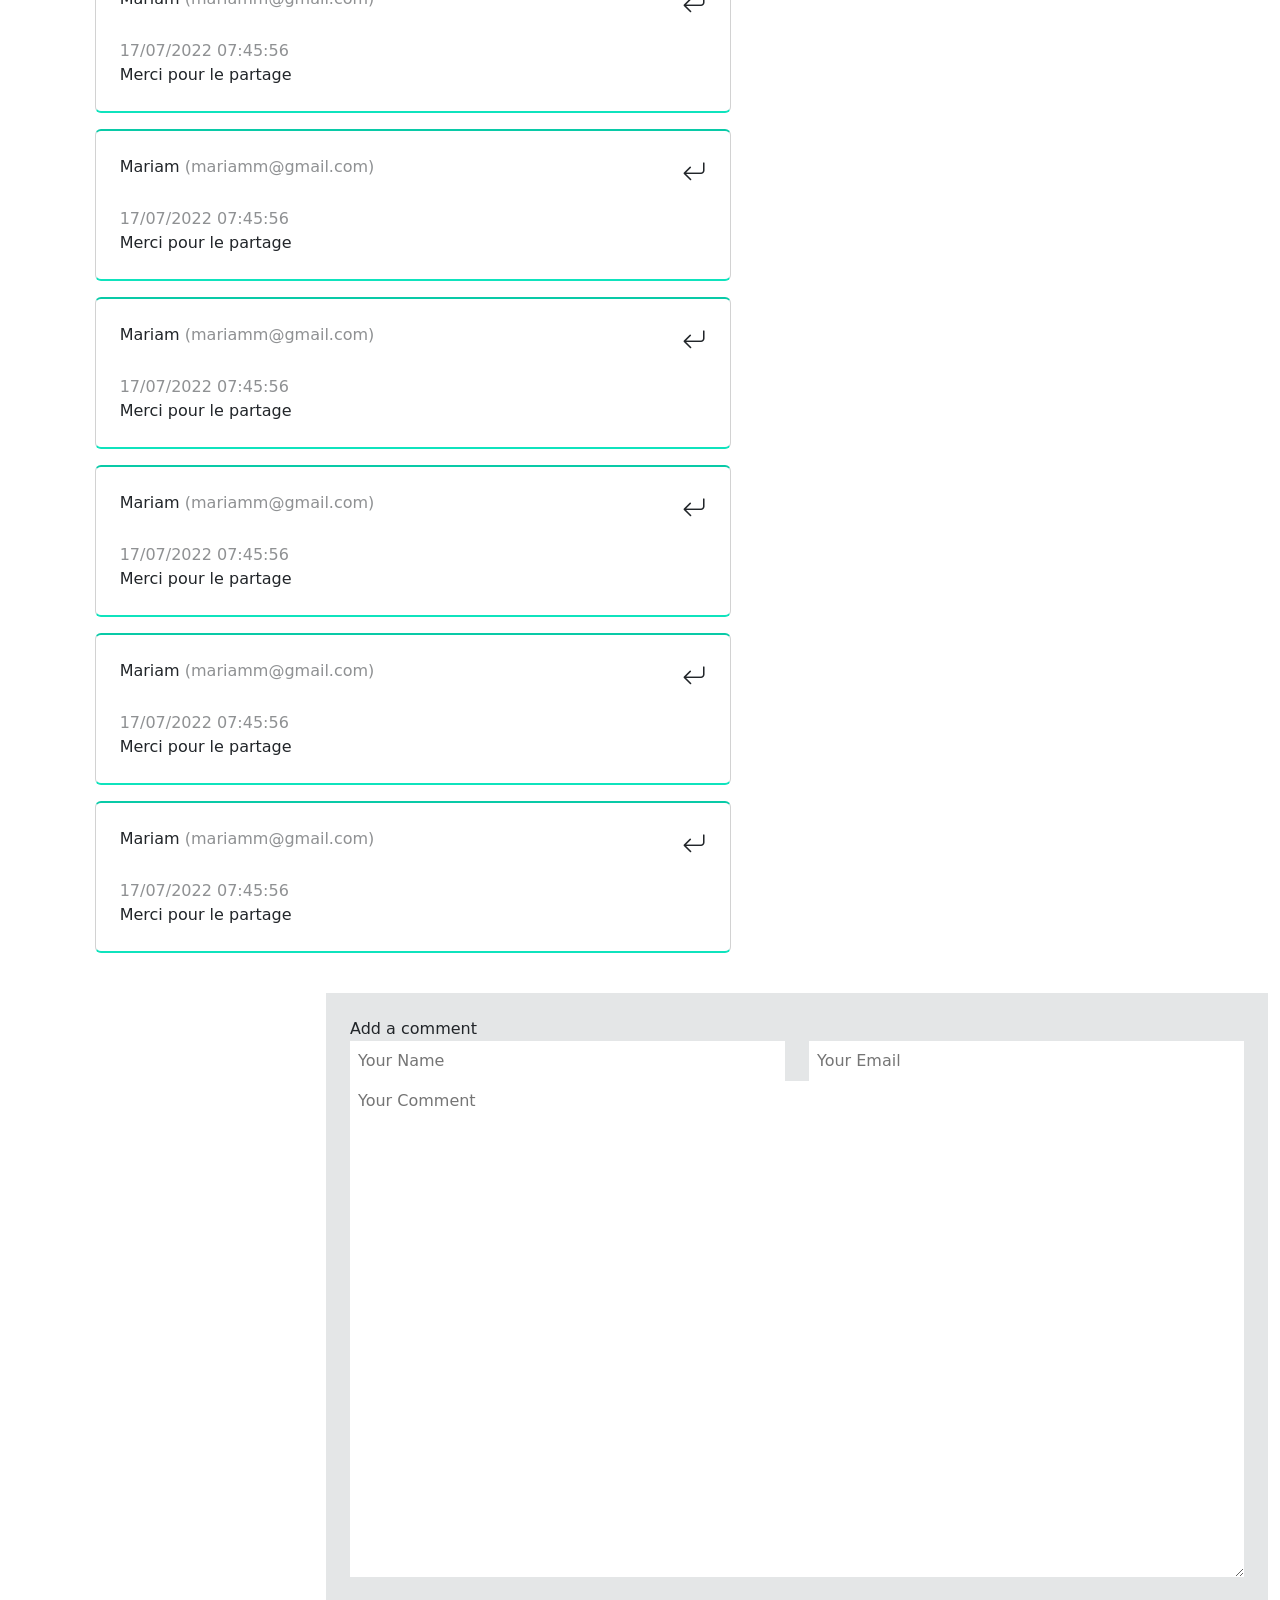
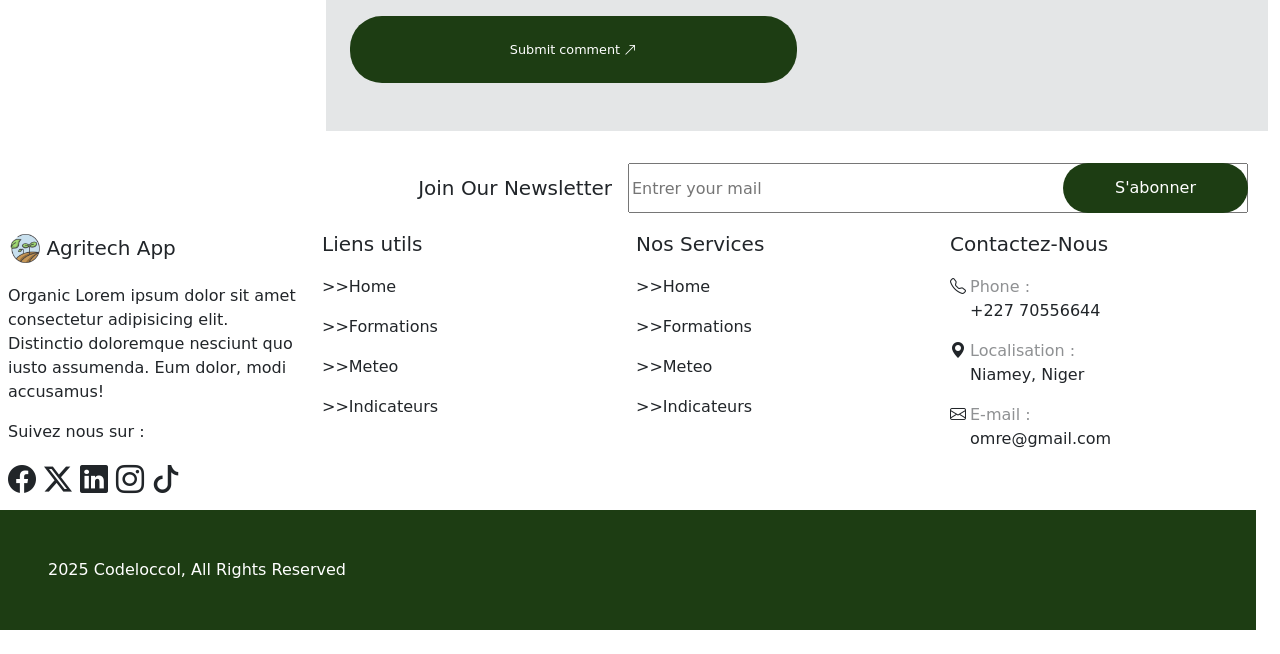
==== commit 597c0ccb: "marge" ====
--- a/pages/details.html
+++ b/pages/details.html
@@ -11,7 +11,7 @@
     <link rel="stylesheet" href="../style.css">
 </head>
 
-<body class="container-fluid">
+<body>
     <nav class="navbar fixed-top h-80p my-bg-primaire p-1">
         <div class="container-fluid p-3">
             <div class="col d-none d-lg-flex">
@@ -29,7 +29,7 @@
 
                 </div>
 
-            </div> 
+            </div>
             <div
                 class="col d-flex justify-content-center justify-content-sm-start justify-content-lg-center align-items-center gap-2">
                 <img style="width: 2.4rem; height: 2.4rem;" class="" src="../img/favico.png" alt="">
@@ -37,7 +37,7 @@
             </div>
             <div class="col d-none d-sm-flex justify-content-end align-items-center gap-2">
                 <img style="width: 2.4rem; height: 2rem;" src="../img/Niger.png" alt="">
-                <div class="">NE</div> 
+                <div class="">NE</div>
                 <div class="separateur"></div>
                 <div><i class="bi bi-facebook fs-3"></i></div>
                 <div><i class="bi bi-twitter-x fs-3"></i></div>
@@ -84,7 +84,7 @@
                             <a class="nav-link fs-4" href="#">Indicateurs <i class="bi bi-arrow-up-right fs-5"></i></a>
                         </li>
                     </ul>
- 
+
                     <div class="d-flex flex-column py-4 gap-2 align-items-center">
                         <div class="fs-4 fw-400">Socials links :</div>
                         <div class="d-flex align-items-center gap-2">
@@ -114,283 +114,284 @@
         </div>
     </nav>
     <div style=" margin-top: 90px !important;" class="container-fluid w-100 h-1p">
-        </div>
-        <div class="container-fluid d-none d-sm-flex d-flex justify-content-between d-sm-flex p-1 gap-1">
-            <div class="d-flex justify-content-start w-35 d-none d-lg-flex">
-                <div class="input-group w-100">
-                    <span class="input-group-text">
-                        <i class="bi bi-search"></i>
-                    </span>
-                    <input style="max-width: 400px;" type="text" class="form-control" placeholder="Recherche...">
-                </div>
-            </div>
-            <div class="col d-flex justify-content-start align-items-center pt-2">
-                <ul class="d-flex justify-content-start align-items-center list-style-none gap-2 list-unstyled ">
-                    <li>
-                        <div class="d-flex">
-                            <a class="text-decoration-none fs-5 text-dark" href="home.html">Home <i
-                                    class="bi bi-arrow-up-right"></i>
-                            </a>
-                        </div>
-                    </li>
-                    <li>
-                        <div class="d-flex">
-                            <a class="text-decoration-none fs-5 text-dark" href="">Formation <i
-                                    class="bi bi-arrow-up-right"></i> </a>
-                        </div>
-                    </li>
-                    <li>
-                        <div class="d-flex ">
-                            <a class="text-decoration-none fs-5 text-dark" href="">Meteo <i
-                                    class="bi bi-arrow-up-right"></i> </a> 
-                        </div>
-                    </li>
-                    <li>
-                        <div class="d-flex">
-                            <a class="text-decoration-none fs-5 text-dark" href="">Indicateurs <i
-                                    class="bi bi-arrow-up-right"></i> </a>
-                        </div> 
-                    </li>
-                </ul>
-            </div>
-            <div class="d-flex justify-content-end">
-                <a href="../index.html" type="button" class="btn my-color-vert w-150p rounded-5 text-white fs-5">Connect <i
-                        class="bi bi-box-arrow-left text-white fs-6 "></i><a>
-            </div>
-        </div>
-        <div class="col-10 offset-1 presentation rounded-3 overflow-hidden h-300p position-relative">
-            <div class="position-absolute top-0 left-n w-100 h-100 transparent"></div>
+    </div>
+    <div class="container-fluid d-none d-sm-flex d-flex justify-content-between d-sm-flex p-1 gap-1">
+        <div class="d-flex justify-content-start w-35 d-none d-lg-flex">
+            <div class="input-group w-100">
+                <span class="input-group-text">
+                    <i class="bi bi-search"></i>
+                </span>
+                <input style="max-width: 400px;" type="text" class="form-control" placeholder="Recherche...">
+            </div>
+        </div>
+        <div class="col d-flex justify-content-start align-items-center pt-2">
+            <ul class="d-flex justify-content-start align-items-center list-style-none gap-2 list-unstyled ">
+                <li>
+                    <div class="d-flex">
+                        <a class="text-decoration-none fs-5 text-dark" href="home.html">Home <i
+                                class="bi bi-arrow-up-right"></i>
+                        </a>
+                    </div>
+                </li>
+                <li>
+                    <div class="d-flex">
+                        <a class="text-decoration-none fs-5 text-dark" href="">Formation <i
+                                class="bi bi-arrow-up-right"></i> </a>
+                    </div>
+                </li>
+                <li>
+                    <div class="d-flex ">
+                        <a class="text-decoration-none fs-5 text-dark" href="">Meteo <i
+                                class="bi bi-arrow-up-right"></i> </a>
+                    </div>
+                </li>
+                <li>
+                    <div class="d-flex">
+                        <a class="text-decoration-none fs-5 text-dark" href="">Indicateurs <i
+                                class="bi bi-arrow-up-right"></i> </a>
+                    </div>
+                </li>
+            </ul>
+        </div>
+        <div class="d-flex justify-content-end">
+            <a href="../index.html" type="button" class="btn my-color-vert w-150p rounded-5 text-white fs-5">Connect <i
+                    class="bi bi-box-arrow-left text-white fs-6 "></i><a>
+        </div>
+    </div>
+    <div class="container px-4 presentation rounded-3 overflow-hidden h-300p position-relative">
+        <div class="position-absolute top-0 left-n w-100 h-100 transparent"></div>
+        <div
+            class="position-absolute left-0 top-0 w-100 pt-5 h-100 d-flex flex-column align-items-center justify-content-center text-white">
+            <div>Home >> Nos Formation</div>
+            <div>Nos Formations</div>
+
+        </div>
+    </div>
+
+    <div class="col-10 offset-1">
+        <div class="row my-4 border-bottom border-opacity-25 pb-5">
+            <div class="col-12 col-lg-4 d-flex flex-column gap-4">
+                <div class="card border-0 gap-4">
+                    <div class="card border-0 my-bg-yellow  d-flex flex-column align-items-center gap-4 py-5 ">
+                        <img class="w-50 rounded-circle" src="../img/avatar-1.png" alt="">
+                        <div class="fs-3 fw-400">Malika Malikatou</div>
+                        <div>Speciliste Environnement</div>
+                        <div class="w-75 m-auto text-center opacity-50">Lorem, ipsum dolor sit amet consectetur
+                            adipisicing elit. Accusantium sapiente optio esse soluta iusto minima placeat ea,
+                            quaerat
+                            quasi nemo rerum quidem labore aut, dolore adipisci voluptatem consectetur ab? Mollitia?
+                        </div>
+                        <div class="d-flex gap-3 opacity-50">
+                            <div><i class="bi bi-facebook fs-3"></i></div>
+                            <div><i class="bi bi-twitter-x fs-3"></i></div>
+                            <div><i class="bi bi-linkedin fs-3"></i></div>
+                            <div><i class="bi bi-instagram fs-3"></i></div>
+                            <div><i class="bi bi-tiktok fs-3"></i></div>
+                        </div>
+                    </div>
+                    <div class="card d-flex flex-column align-items-center bg-secondary-transparent border-0 p-4">
+                        <div class="fs-4">Categories</div>
+                        <div class="text-success">Jardinage</div>
+
+                    </div>
+                </div>
+
+            </div>
+            <div class="col-12 col-lg-8 d-flex flex-column">
+                <span class="fs-2 my-2 fw-400">Lorem Dolor</span>
+                <div class="card border-0 overflow-hidden">
+                    <img class="w-100" src="../img/Blog-img-1.jpg" alt="">
+                </div>
+                <span class="opacity-50 mb-5">by Malika Malikatou | published on 12/05/2332</span>
+                <div class="opacity-50">Lorem ipsum, dolor sit amet consectetur adipisicing elit. Fugit eius,
+                    aliquam ex
+                    voluptate nam ad quibusdam consequatur temporibus ea est et molestiae expedita reiciendis
+                    ratione?
+                    Quos aut consectetur ea voluptate. Lorem, ipsum dolor sit amet consectetur adipisicing elit.
+                    Fugiat,
+                    modi? Maxime laudantium recusandae accusantium nulla expedita dolores sit. At illo voluptate
+                    beatae
+                    repudiandae necessitatibus quis aliquam aperiam tempore iusto iste. Lorem ipsum dolor sit amet
+                    consectetur, adipisicing elit. Eveniet, voluptatem? Aliquid iste corrupti, eveniet maxime quidem
+                    culpa odit autem dolorem tempore praesentium, tenetur quibusdam qui nisi! Explicabo quidem
+                    dolore
+                    reprehenderit Lorem, ipsum dolor sit amet consectetur adipisicing elit. Non excepturi omnis
+                    itaque!
+                    Saepe assumenda, fugiat eveniet consequatur officiis quod quasi porro ipsa mollitia eos
+                    recusandae
+                    dolores ab tenetur illum deserunt.! Lorem ipsum dolor sit amet consectetur adipisicing elit.
+                    Quibusdam ipsum unde velit. Officiis sapiente, rerum ab molestiae earum nisi ea est minima nulla
+                    praesentium, nostrum voluptatibus error similique id ipsa.</div>
+
+
+            </div>
+        </div>
+        <div class="row">
+            <div class="col-12 fs-3 fw-400">Comments</div>
+            <div class="card borderY-vert col-8 col-sm-7 mb-3 d-flex flex-column p-4">
+                <div class="d-flex w-100 justify-content-between mb-3">
+                    <div>Mariam <span class="opacity-50">(mariamm@gmail.com)</span> </div>
+                    <div class=""> <i class="bi bi-arrow-return-left fs-4 fw-400"></i> </div>
+                </div>
+                <div class="opacity-50">17/07/2022 07:45:56</div>
+                <div>Merci pour le partage</div>
+            </div>
+            <div class="card borderY-vert col-8 col-sm-7 mb-3 d-flex flex-column p-4">
+                <div class="d-flex w-100 justify-content-between mb-3">
+                    <div>Mariam <span class="opacity-50">(mariamm@gmail.com)</span> </div>
+                    <div class=""> <i class="bi bi-arrow-return-left fs-4 fw-400"></i> </div>
+                </div>
+                <div class="opacity-50">17/07/2022 07:45:56</div>
+                <div>Merci pour le partage</div>
+            </div>
+            <div class="card borderY-vert col-8 col-sm-7 mb-3 d-flex flex-column p-4">
+                <div class="d-flex w-100 justify-content-between mb-3">
+                    <div>Mariam <span class="opacity-50">(mariamm@gmail.com)</span> </div>
+                    <div class=""> <i class="bi bi-arrow-return-left fs-4 fw-400"></i> </div>
+                </div>
+                <div class="opacity-50">17/07/2022 07:45:56</div>
+                <div>Merci pour le partage</div>
+            </div>
+            <div class="card borderY-vert col-8 col-sm-7 mb-3 d-flex flex-column p-4">
+                <div class="d-flex w-100 justify-content-between mb-3">
+                    <div>Mariam <span class="opacity-50">(mariamm@gmail.com)</span> </div>
+                    <div class=""> <i class="bi bi-arrow-return-left fs-4 fw-400"></i> </div>
+                </div>
+                <div class="opacity-50">17/07/2022 07:45:56</div>
+                <div>Merci pour le partage</div>
+            </div>
+            <div class="card borderY-vert col-8 col-sm-7 mb-3 d-flex flex-column p-4">
+                <div class="d-flex w-100 justify-content-between mb-3">
+                    <div>Mariam <span class="opacity-50">(mariamm@gmail.com)</span> </div>
+                    <div class=""> <i class="bi bi-arrow-return-left fs-4 fw-400"></i> </div>
+                </div>
+                <div class="opacity-50">17/07/2022 07:45:56</div>
+                <div>Merci pour le partage</div>
+            </div>
+            <div class="card borderY-vert col-8 col-sm-7 mb-3 d-flex flex-column p-4">
+                <div class="d-flex w-100 justify-content-between mb-3">
+                    <div>Mariam <span class="opacity-50">(mariamm@gmail.com)</span> </div>
+                    <div class=""> <i class="bi bi-arrow-return-left fs-4 fw-400"></i> </div>
+                </div>
+                <div class="opacity-50">17/07/2022 07:45:56</div>
+                <div>Merci pour le partage</div>
+            </div>
+            <div class="card borderY-vert col-8 col-sm-7 mb-3 d-flex flex-column p-4">
+                <div class="d-flex w-100 justify-content-between mb-3">
+                    <div>Mariam <span class="opacity-50">(mariamm@gmail.com)</span> </div>
+                    <div class=""> <i class="bi bi-arrow-return-left fs-4 fw-400"></i> </div>
+                </div>
+                <div class="opacity-50">17/07/2022 07:45:56</div>
+                <div>Merci pour le partage</div>
+            </div>
+        </div>
+
+    </div>
+    <div class="container-fluid mt-4 w-100">
+        <div class="col-11 col-sm-9 offset-1 offset-sm-3 border-0 p-4 bg-secondary-transparent">
+            <form class="d-flex flex-column gap-2" action="">
+                <div class="">Add a comment</div>
+                <div class="row gap-2 gap-sm-0">
+                    <div class="col-12 col-sm-6">
+                        <input class="w-100 border-0 p-2" placeholder="Your Name" type="text">
+                    </div>
+                    <div class="col-12 col-sm-6">
+                        <input class="w-100 border-0 p-2" placeholder="Your Email" type="text">
+                    </div>
+                </div>
+                <textarea class="w-100 border-0 bg-white p-2" rows="20" placeholder="Your Comment" name=""
+                    id=""></textarea>
+
+                <a href="" type="button"
+                    class="my-color-vert text-center border-0 p-2 p-sm-4 fs-7 fs-sm-4 my-4 rounded-5 w-50 text-white">Submit
+                    comment <i class="bi bi-arrow-up-right"></i></a> </a>
+
+            </form>
+        </div>
+    </div>
+
+
+    <footer class="footer container-fluid my-4">
+        <div class="row w-100 fs-6">
             <div
-                class="position-absolute left-0 top-0 w-100 pt-5 h-100 d-flex flex-column align-items-center justify-content-center text-white">
-                <div>Home >> Nos Formation</div>
-                <div>Nos Formations</div>
-
-            </div>
-        </div>
-
-        <div class="col-10 offset-1">
-            <div class="row my-4 border-bottom border-opacity-25 pb-5">
-                <div class="col-12 col-lg-4 d-flex flex-column gap-4">
-                    <div class="card border-0 gap-4">
-                        <div class="card border-0 my-bg-yellow  d-flex flex-column align-items-center gap-4 py-5 ">
-                            <img class="w-50 rounded-circle" src="../img/avatar-1.png" alt="">
-                            <div class="fs-3 fw-400">Malika Malikatou</div>
-                            <div>Speciliste Environnement</div>
-                            <div class="w-75 m-auto text-center opacity-50">Lorem, ipsum dolor sit amet consectetur
-                                adipisicing elit. Accusantium sapiente optio esse soluta iusto minima placeat ea,
-                                quaerat
-                                quasi nemo rerum quidem labore aut, dolore adipisci voluptatem consectetur ab? Mollitia?
-                            </div>
-                            <div class="d-flex gap-3 opacity-50">
-                                <div><i class="bi bi-facebook fs-3"></i></div>
-                                <div><i class="bi bi-twitter-x fs-3"></i></div>
-                                <div><i class="bi bi-linkedin fs-3"></i></div>
-                                <div><i class="bi bi-instagram fs-3"></i></div>
-                                <div><i class="bi bi-tiktok fs-3"></i></div>
-                            </div>
-                        </div>
-                        <div class="card d-flex flex-column align-items-center bg-secondary-transparent border-0 p-4">
-                            <div class="fs-4">Categories</div>
-                            <div class="text-success">Jardinage</div>
-
-                        </div>
-                    </div>
-
-                </div>
-                <div class="col-12 col-lg-8 d-flex flex-column">
-                    <span class="fs-2 my-2 fw-400">Lorem Dolor</span>
-                    <div class="card border-0 overflow-hidden">
-                        <img class="w-100" src="../img/Blog-img-1.jpg" alt="">
-                    </div>
-                    <span class="opacity-50 mb-5">by Malika Malikatou | published on 12/05/2332</span>
-                    <div class="opacity-50">Lorem ipsum, dolor sit amet consectetur adipisicing elit. Fugit eius,
-                        aliquam ex
-                        voluptate nam ad quibusdam consequatur temporibus ea est et molestiae expedita reiciendis
-                        ratione?
-                        Quos aut consectetur ea voluptate. Lorem, ipsum dolor sit amet consectetur adipisicing elit.
-                        Fugiat,
-                        modi? Maxime laudantium recusandae accusantium nulla expedita dolores sit. At illo voluptate
-                        beatae
-                        repudiandae necessitatibus quis aliquam aperiam tempore iusto iste. Lorem ipsum dolor sit amet
-                        consectetur, adipisicing elit. Eveniet, voluptatem? Aliquid iste corrupti, eveniet maxime quidem
-                        culpa odit autem dolorem tempore praesentium, tenetur quibusdam qui nisi! Explicabo quidem
-                        dolore
-                        reprehenderit Lorem, ipsum dolor sit amet consectetur adipisicing elit. Non excepturi omnis
-                        itaque!
-                        Saepe assumenda, fugiat eveniet consequatur officiis quod quasi porro ipsa mollitia eos
-                        recusandae
-                        dolores ab tenetur illum deserunt.! Lorem ipsum dolor sit amet consectetur adipisicing elit.
-                        Quibusdam ipsum unde velit. Officiis sapiente, rerum ab molestiae earum nisi ea est minima nulla
-                        praesentium, nostrum voluptatibus error similique id ipsa.</div>
-
-
-                </div>
-            </div>
-            <div class="row">
-                <div class="col-12 fs-3 fw-400">Comments</div>
-                <div class="card borderY-vert col-8 col-sm-7 mb-3 d-flex flex-column p-4">
-                    <div class="d-flex w-100 justify-content-between mb-3">
-                        <div>Mariam <span class="opacity-50">(mariamm@gmail.com)</span> </div>
-                        <div class=""> <i class="bi bi-arrow-return-left fs-4 fw-400"></i> </div>
-                    </div>
-                    <div class="opacity-50">17/07/2022 07:45:56</div>
-                    <div>Merci pour le partage</div>
-                </div>
-                <div class="card borderY-vert col-8 col-sm-7 mb-3 d-flex flex-column p-4">
-                    <div class="d-flex w-100 justify-content-between mb-3">
-                        <div>Mariam <span class="opacity-50">(mariamm@gmail.com)</span> </div>
-                        <div class=""> <i class="bi bi-arrow-return-left fs-4 fw-400"></i> </div>
-                    </div>
-                    <div class="opacity-50">17/07/2022 07:45:56</div>
-                    <div>Merci pour le partage</div>
-                </div>
-                <div class="card borderY-vert col-8 col-sm-7 mb-3 d-flex flex-column p-4">
-                    <div class="d-flex w-100 justify-content-between mb-3">
-                        <div>Mariam <span class="opacity-50">(mariamm@gmail.com)</span> </div>
-                        <div class=""> <i class="bi bi-arrow-return-left fs-4 fw-400"></i> </div>
-                    </div>
-                    <div class="opacity-50">17/07/2022 07:45:56</div>
-                    <div>Merci pour le partage</div>
-                </div>
-                <div class="card borderY-vert col-8 col-sm-7 mb-3 d-flex flex-column p-4">
-                    <div class="d-flex w-100 justify-content-between mb-3">
-                        <div>Mariam <span class="opacity-50">(mariamm@gmail.com)</span> </div>
-                        <div class=""> <i class="bi bi-arrow-return-left fs-4 fw-400"></i> </div>
-                    </div>
-                    <div class="opacity-50">17/07/2022 07:45:56</div>
-                    <div>Merci pour le partage</div>
-                </div>
-                <div class="card borderY-vert col-8 col-sm-7 mb-3 d-flex flex-column p-4">
-                    <div class="d-flex w-100 justify-content-between mb-3">
-                        <div>Mariam <span class="opacity-50">(mariamm@gmail.com)</span> </div>
-                        <div class=""> <i class="bi bi-arrow-return-left fs-4 fw-400"></i> </div>
-                    </div>
-                    <div class="opacity-50">17/07/2022 07:45:56</div>
-                    <div>Merci pour le partage</div>
-                </div>
-                <div class="card borderY-vert col-8 col-sm-7 mb-3 d-flex flex-column p-4">
-                    <div class="d-flex w-100 justify-content-between mb-3">
-                        <div>Mariam <span class="opacity-50">(mariamm@gmail.com)</span> </div>
-                        <div class=""> <i class="bi bi-arrow-return-left fs-4 fw-400"></i> </div>
-                    </div>
-                    <div class="opacity-50">17/07/2022 07:45:56</div>
-                    <div>Merci pour le partage</div>
-                </div>
-                <div class="card borderY-vert col-8 col-sm-7 mb-3 d-flex flex-column p-4">
-                    <div class="d-flex w-100 justify-content-between mb-3">
-                        <div>Mariam <span class="opacity-50">(mariamm@gmail.com)</span> </div>
-                        <div class=""> <i class="bi bi-arrow-return-left fs-4 fw-400"></i> </div>
-                    </div>
-                    <div class="opacity-50">17/07/2022 07:45:56</div>
-                    <div>Merci pour le partage</div>
-                </div>
-            </div>
-            
-        </div>
-        <div class="container-fluid mt-4 w-100"> 
-                <div class="col-11 col-sm-9 offset-1 offset-sm-3 border-0 p-4 bg-secondary-transparent">
-                    <form class="d-flex flex-column gap-2" action="">
-                        <div class="">Add a comment</div>
-                        <div class="row gap-2 gap-sm-0">
-                            <div class="col-12 col-sm-6">
-                                <input class="w-100 border-0 p-2" placeholder="Your Name" type="text">
-                            </div>
-                            <div class="col-12 col-sm-6">
-                                <input class="w-100 border-0 p-2" placeholder="Your Email" type="text">
-                            </div>
-                        </div>
-                        <textarea class="w-100 border-0 bg-white p-2" rows="20" placeholder="Your Comment" name="" id=""></textarea>
-                       
-                            <a href="" type="button" class="my-color-vert text-center border-0 p-2 p-sm-4 fs-7 fs-sm-4 my-4 rounded-5 w-50 text-white">Submit comment  <i
-                                    class="bi bi-arrow-up-right"></i></a> </a>
-
-                    </form>
-                </div>
-            </div>
-
-
-        <div class="footer container-fluid my-4">
-            <div class="row w-100 fs-6">
-                <div
-                    class="col-12 p-2 p-0 p-1 d-flex gap-3 align-items-center justify-content-center justify-content-sm-end">
-                    <div class="fs-5"> Join Our Newsletter </div>
-                    <div class="w-50 w-sm-75 h-50p d-flex align-items-center position-relative">
-                        <input type="text" placeholder="Entrer your mail" class="h-100 w-100">
-                        <button style="right: 0;"
-                            class="btn my-color-vert text-white position-absolute rounded-5 px-4 top-0 w-150p h-100">S'abonner</button>
-                    </div>
-                </div>
-                <div class="col-12 gap-3 p-2 col-sm-6 col-lg-3 d-flex flex-column">
-                    <div class="d-flex align-items-center">
-                        <img style="width: 2.4rem; height: 2.4rem;" class="" src="../img/favico.png" alt="">
-                        <div class="fs-5 fw-400">Agritech App</div>
-                    </div>
-                    <div>
-                        Organic Lorem ipsum dolor sit amet consectetur adipisicing elit. Distinctio doloremque
-                        nesciunt quo iusto assumenda. Eum dolor, modi accusamus!
-                    </div>
-                    <div>Suivez nous sur :</div>
-                    <div class="col d-flex align-items-center gap-2">
-                        <div><i class="bi bi-facebook fs-3"></i></div> 
-                        <div><i class="bi bi-twitter-x fs-3"></i></div>
-                        <div><i class="bi bi-linkedin fs-3"></i></div>
-                        <div><i class="bi bi-instagram fs-3"></i></div>
-                        <div><i class="bi bi-tiktok fs-3"></i></div>
-                    </div>
-                </div>
-                <div class="col-12 gap-3 p-2 col-sm-6 col-lg-3 d-flex flex-column">
-                    <div class="fs-5 fw-400">Liens utils</div>
-                    <div>>>Home</div>
-                    <div>>>Formations</div>
-                    <div>>>Meteo</div>
-                    <div>>>Indicateurs</div>
-                </div>
-                <div class="col-12 gap-3 p-2 col-sm-6 col-lg-3 d-flex flex-column">
-                    <div class="fs-5 fw-400">Nos Services</div>
-                    <div>>>Home</div>
-                    <div>>>Formations</div>
-                    <div>>>Meteo</div>
-                    <div>>>Indicateurs</div>
-                </div>
-                <div class="col-12 gap-3 p-2 col-sm-6 col-lg-3 d-flex flex-column">
-                    <div class="fs-5 fw-400">Contactez-Nous</div>
-                    <div class="d-flex gap-1">
-                        <div> <i class="bi bi-telephone"></i> </div>
-                        <div class="d-flex flex-column">
-                            <div class="fw-400 opacity-50">Phone :</div>
-                            <div>+227 70556644</div>
-                        </div>
-                    </div>
-                    <div class="d-flex gap-1">
-                        <div> <i class="bi bi-geo-alt-fill"></i> </div>
-                        <div class="d-flex flex-column">
-                            <div class="fw-400 opacity-50">Localisation :</div>
-                            <div>Niamey, Niger</div>
-                        </div>
-                    </div>
-                    <div class="d-flex gap-1">
-                        <div> <i class="bi bi-envelope"></i> </div>
-                        <div class="d-flex flex-column">
-                            <div class="fw-400 opacity-50">E-mail :</div>
-                            <div>omre@gmail.com</div>
-                        </div>
-                    </div>
-                </div>
-
-
-
-
-                <div class="container-fluid mx-0 col-12 my-color-vert text-white m-0 p-4 w-100">
-                    <div class="d-flex align-items-center justify-content-start p-4">
-                        2025 Codeloccol, All Rights Reserved
-                    </div>
-                </div>
-            </div>
-        </div>
-        </div>
-        <script src="https://cdn.jsdelivr.net/npm/bootstrap@5.3.8/dist/js/bootstrap.bundle.min.js"
-            integrity="sha384-FKyoEForCGlyvwx9Hj09JcYn3nv7wiPVlz7YYwJrWVcXK/BmnVDxM+D2scQbITxI"
-            crossorigin="anonymous"></script>
+                class="col-12 p-2 p-0 p-1 d-flex gap-3 align-items-center justify-content-center justify-content-sm-end">
+                <div class="fs-5"> Join Our Newsletter </div>
+                <div class="w-50 w-sm-75 h-50p d-flex align-items-center position-relative">
+                    <input type="text" placeholder="Entrer your mail" class="h-100 w-100">
+                    <button style="right: 0;"
+                        class="btn my-color-vert text-white position-absolute rounded-5 px-4 top-0 w-150p h-100">S'abonner</button>
+                </div>
+            </div>
+            <div class="col-12 gap-3 p-2 col-sm-6 col-lg-3 d-flex flex-column">
+                <div class="d-flex align-items-center">
+                    <img style="width: 2.4rem; height: 2.4rem;" class="" src="../img/favico.png" alt="">
+                    <div class="fs-5 fw-400">Agritech App</div>
+                </div>
+                <div>
+                    Organic Lorem ipsum dolor sit amet consectetur adipisicing elit. Distinctio doloremque
+                    nesciunt quo iusto assumenda. Eum dolor, modi accusamus!
+                </div>
+                <div>Suivez nous sur :</div>
+                <div class="col d-flex align-items-center gap-2">
+                    <div><i class="bi bi-facebook fs-3"></i></div>
+                    <div><i class="bi bi-twitter-x fs-3"></i></div>
+                    <div><i class="bi bi-linkedin fs-3"></i></div>
+                    <div><i class="bi bi-instagram fs-3"></i></div>
+                    <div><i class="bi bi-tiktok fs-3"></i></div>
+                </div>
+            </div>
+            <div class="col-12 gap-3 p-2 col-sm-6 col-lg-3 d-flex flex-column">
+                <div class="fs-5 fw-400">Liens utils</div>
+                <div>>>Home</div>
+                <div>>>Formations</div>
+                <div>>>Meteo</div>
+                <div>>>Indicateurs</div>
+            </div>
+            <div class="col-12 gap-3 p-2 col-sm-6 col-lg-3 d-flex flex-column">
+                <div class="fs-5 fw-400">Nos Services</div>
+                <div>>>Home</div>
+                <div>>>Formations</div>
+                <div>>>Meteo</div>
+                <div>>>Indicateurs</div>
+            </div>
+            <div class="col-12 gap-3 p-2 col-sm-6 col-lg-3 d-flex flex-column">
+                <div class="fs-5 fw-400">Contactez-Nous</div>
+                <div class="d-flex gap-1">
+                    <div> <i class="bi bi-telephone"></i> </div>
+                    <div class="d-flex flex-column">
+                        <div class="fw-400 opacity-50">Phone :</div>
+                        <div>+227 70556644</div>
+                    </div>
+                </div>
+                <div class="d-flex gap-1">
+                    <div> <i class="bi bi-geo-alt-fill"></i> </div>
+                    <div class="d-flex flex-column">
+                        <div class="fw-400 opacity-50">Localisation :</div>
+                        <div>Niamey, Niger</div>
+                    </div>
+                </div>
+                <div class="d-flex gap-1">
+                    <div> <i class="bi bi-envelope"></i> </div>
+                    <div class="d-flex flex-column">
+                        <div class="fw-400 opacity-50">E-mail :</div>
+                        <div>omre@gmail.com</div>
+                    </div>
+                </div>
+            </div>
+
+
+
+
+            <div class="container-fluid mx-0 col-12 my-color-vert text-white m-0 p-4 w-100">
+                <div class="d-flex align-items-center justify-content-start p-4">
+                    2025 Codeloccol, All Rights Reserved
+                </div>
+            </div>
+        </div>
+    </footer>
+    <script src="https://cdn.jsdelivr.net/npm/bootstrap@5.3.8/dist/js/bootstrap.bundle.min.js"
+        integrity="sha384-FKyoEForCGlyvwx9Hj09JcYn3nv7wiPVlz7YYwJrWVcXK/BmnVDxM+D2scQbITxI"
+        crossorigin="anonymous"></script>
 </body>
 
 </html>
--- a/style.css
+++ b/style.css
@@ -138,11 +138,18 @@
     bottom: -60px;
 }
 a:hover > div{
-    transform: translateY(-5px);
+    transform: translateX(3px);
 }
 .w-150p:hover{
     background-color: rgba(29, 61, 19, 0.9);
 
+}
+.btnyellow:hover{
+    background-color: rgba(239, 223, 106, 0.9);
+    
+}
+.btntrans:hover{
+    background-color: rgba(255, 255, 255, 0.1);
 }
 .bg-secondary-transparent{
     background-color: #E4E6E7;
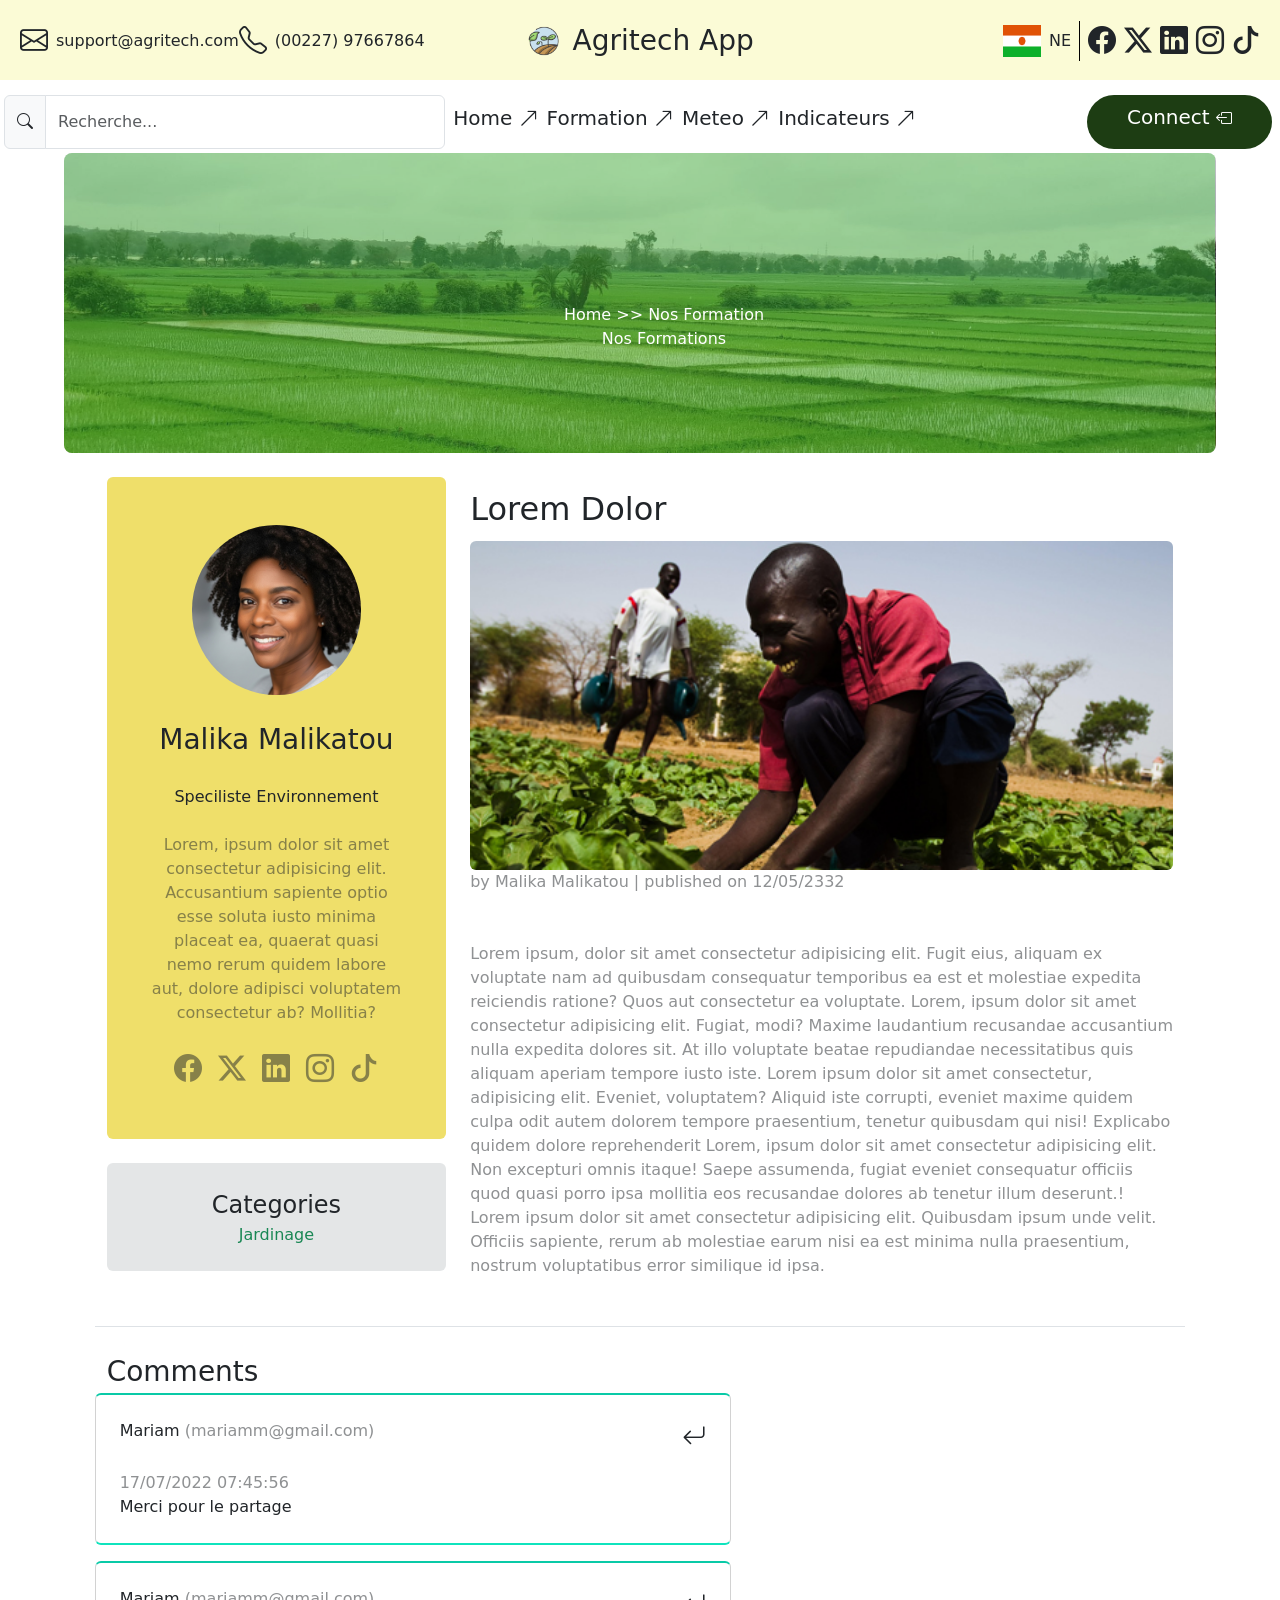
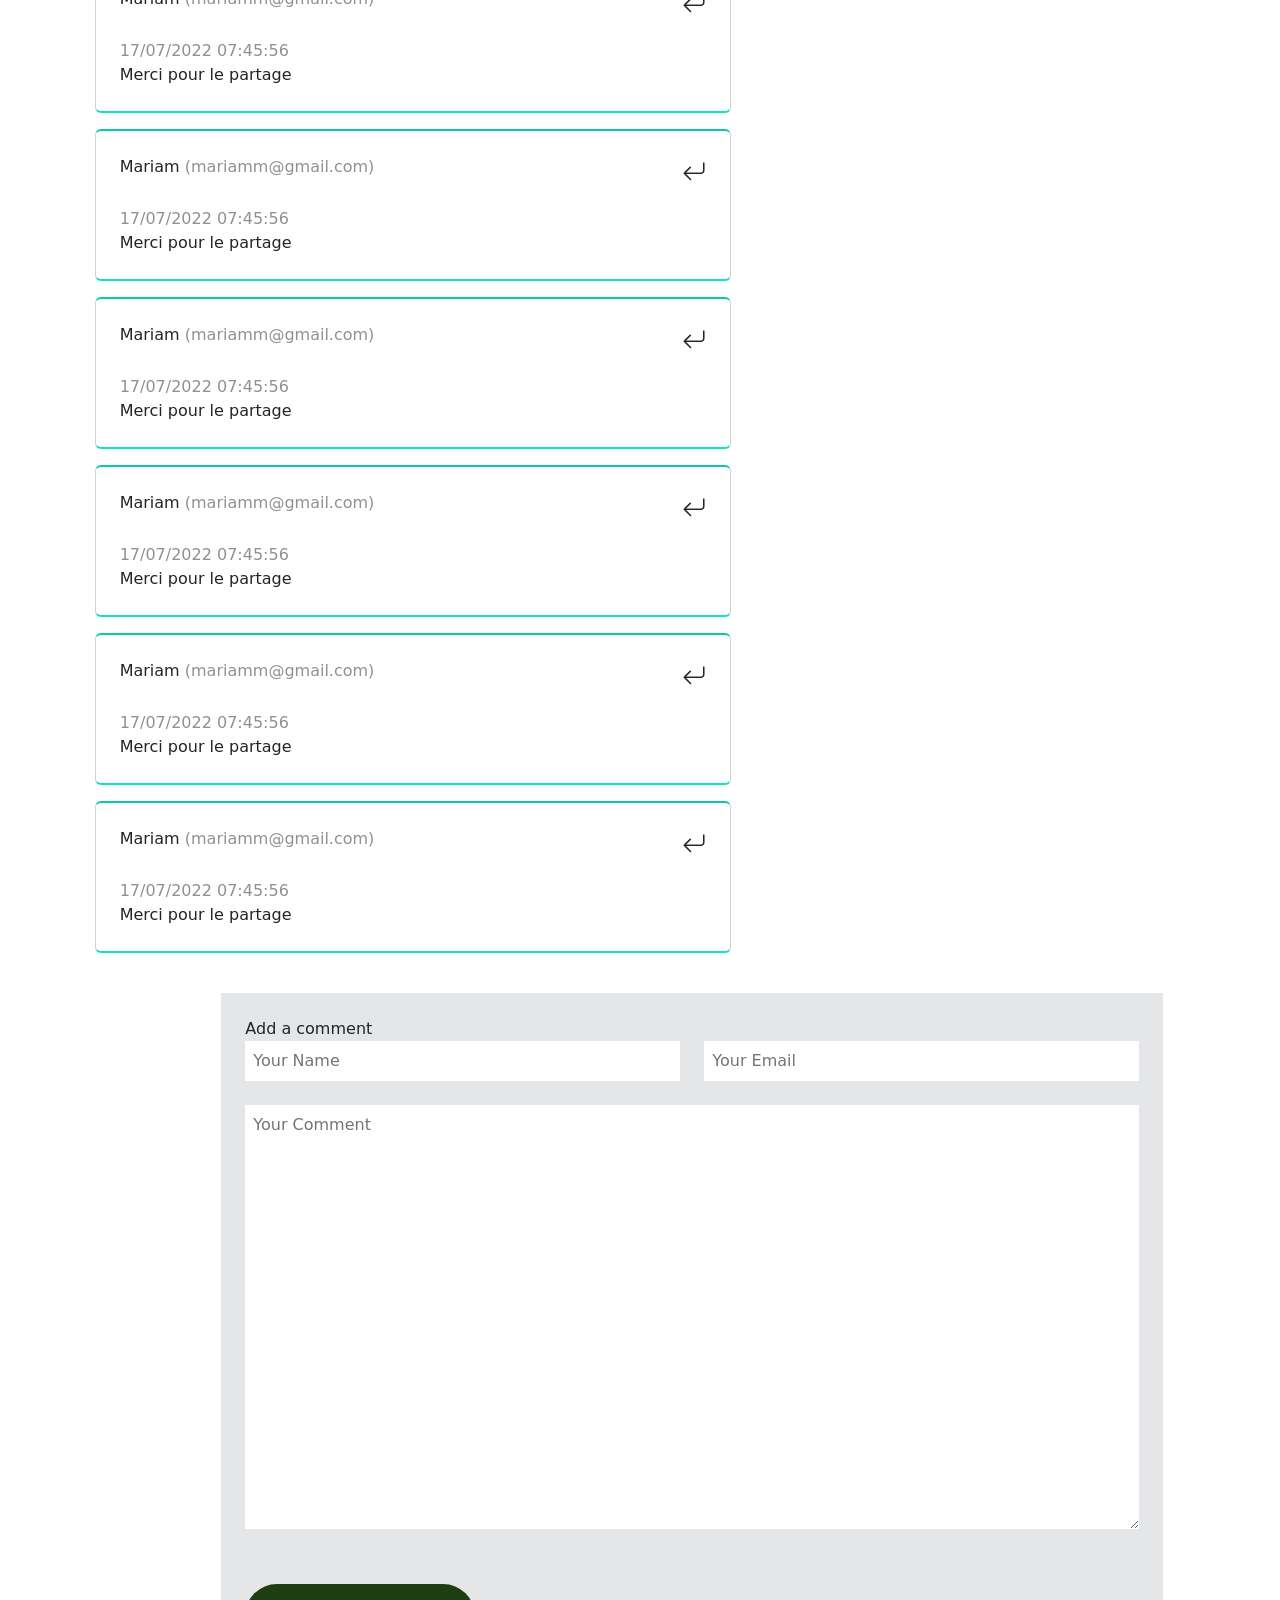
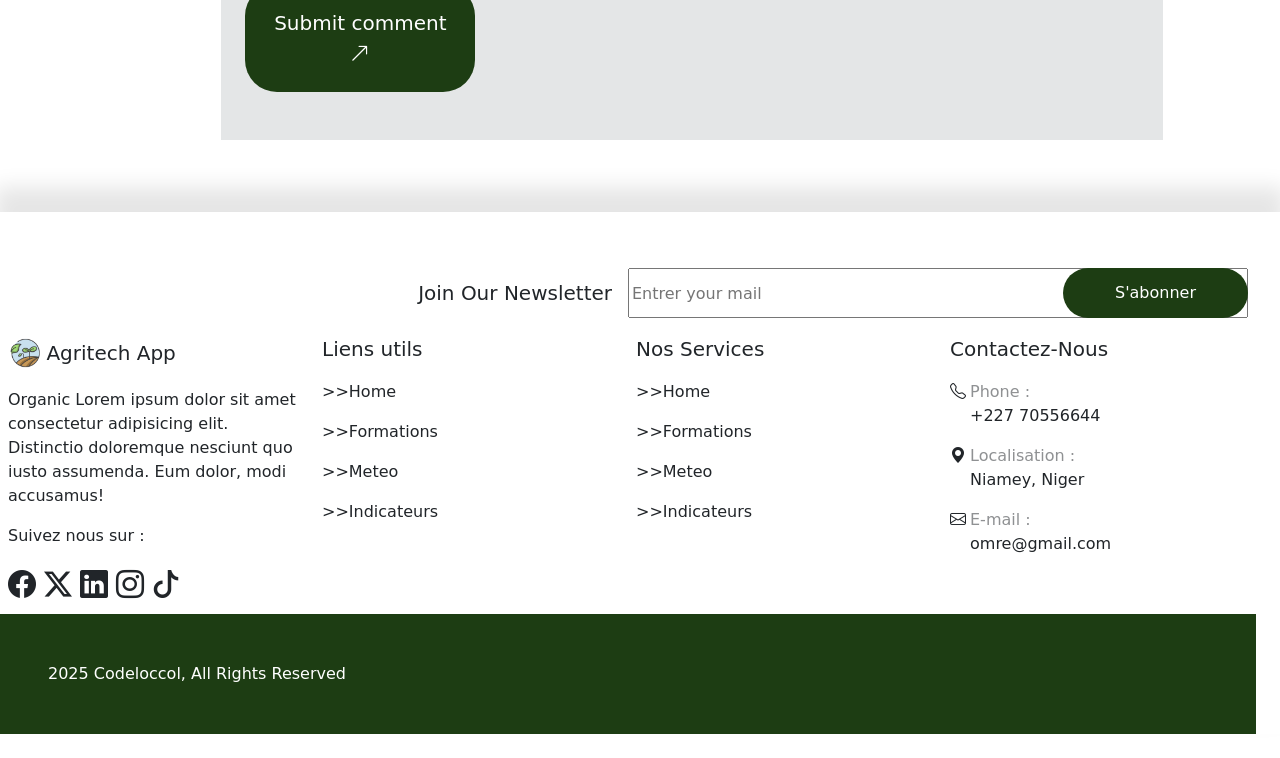
==== commit 55c35858: "modification aprés l'évaluation" ====
--- a/pages/details.html
+++ b/pages/details.html
@@ -158,9 +158,9 @@
                     class="bi bi-box-arrow-left text-white fs-6 "></i><a>
         </div>
     </div>
-    <div class="container px-4 presentation rounded-3 overflow-hidden h-300p position-relative">
+    <div style="width: 90%;" class="px-4 presentation rounded-3 overflow-hidden m-auto h-300p position-relative">
         <div class="position-absolute top-0 left-n w-100 h-100 transparent"></div>
-        <div
+        <div style="width: 80%;"
             class="position-absolute left-0 top-0 w-100 pt-5 h-100 d-flex flex-column align-items-center justify-content-center text-white">
             <div>Home >> Nos Formation</div>
             <div>Nos Formations</div>
@@ -287,11 +287,11 @@
         </div>
 
     </div>
-    <div class="container-fluid mt-4 w-100">
-        <div class="col-11 col-sm-9 offset-1 offset-sm-3 border-0 p-4 bg-secondary-transparent">
-            <form class="d-flex flex-column gap-2" action="">
+    <div class="container-fluid mt-4 w-100 pb-5">
+        <div class="col-11 col-sm-9 offset-1 offset-sm-2 border-0 p-4 bg-secondary-transparent">
+            <form class="d-flex flex-column gap-4" action="">
                 <div class="">Add a comment</div>
-                <div class="row gap-2 gap-sm-0">
+                <div class="row gap-4 gap-sm-0">
                     <div class="col-12 col-sm-6">
                         <input class="w-100 border-0 p-2" placeholder="Your Name" type="text">
                     </div>
@@ -299,11 +299,11 @@
                         <input class="w-100 border-0 p-2" placeholder="Your Email" type="text">
                     </div>
                 </div>
-                <textarea class="w-100 border-0 bg-white p-2" rows="20" placeholder="Your Comment" name=""
+                <textarea class="w-100 border-0 bg-white p-2 mt-4" rows="17" placeholder="Your Comment" name=""
                     id=""></textarea>
 
-                <a href="" type="button"
-                    class="my-color-vert text-center border-0 p-2 p-sm-4 fs-7 fs-sm-4 my-4 rounded-5 w-50 text-white">Submit
+                <a style="max-width: 230px;;" href="" type="button"
+                    class="my-color-vert text-center border-0 p-2 p-sm-4 fs-5 my-4 rounded-5 text-white">Submit
                     comment <i class="bi bi-arrow-up-right"></i></a> </a>
 
             </form>
@@ -311,7 +311,7 @@
     </div>
 
 
-    <footer class="footer container-fluid my-4">
+    <footer class="footer container-fluid my-4 shadow-bottom pt-5">
         <div class="row w-100 fs-6">
             <div
                 class="col-12 p-2 p-0 p-1 d-flex gap-3 align-items-center justify-content-center justify-content-sm-end">
--- a/style.css
+++ b/style.css
@@ -127,6 +127,12 @@
   color: white;
   background-color: rgb(29, 61, 19, 0.9);
   border-color: auto;
+}
+.bg-color-gray{
+    background-color: #F8F9FA;
+}
+.shadow-bottom{
+    box-shadow: 0px -20px 20px 5px rgba(0, 0, 0, 0.1);
 }
 .cercle-jaune{
     width: 90px;
@@ -168,7 +174,7 @@
     opacity: 1;
 } 
 }
-@media (max-width: 768px) {
+@media (max-width: 425px) {
     .my-bg-primaire {
         background-color: #F7FAF9 !important;
         box-shadow: 1px 1px 5px 1px rgba(0, 0, 0, 0.1);
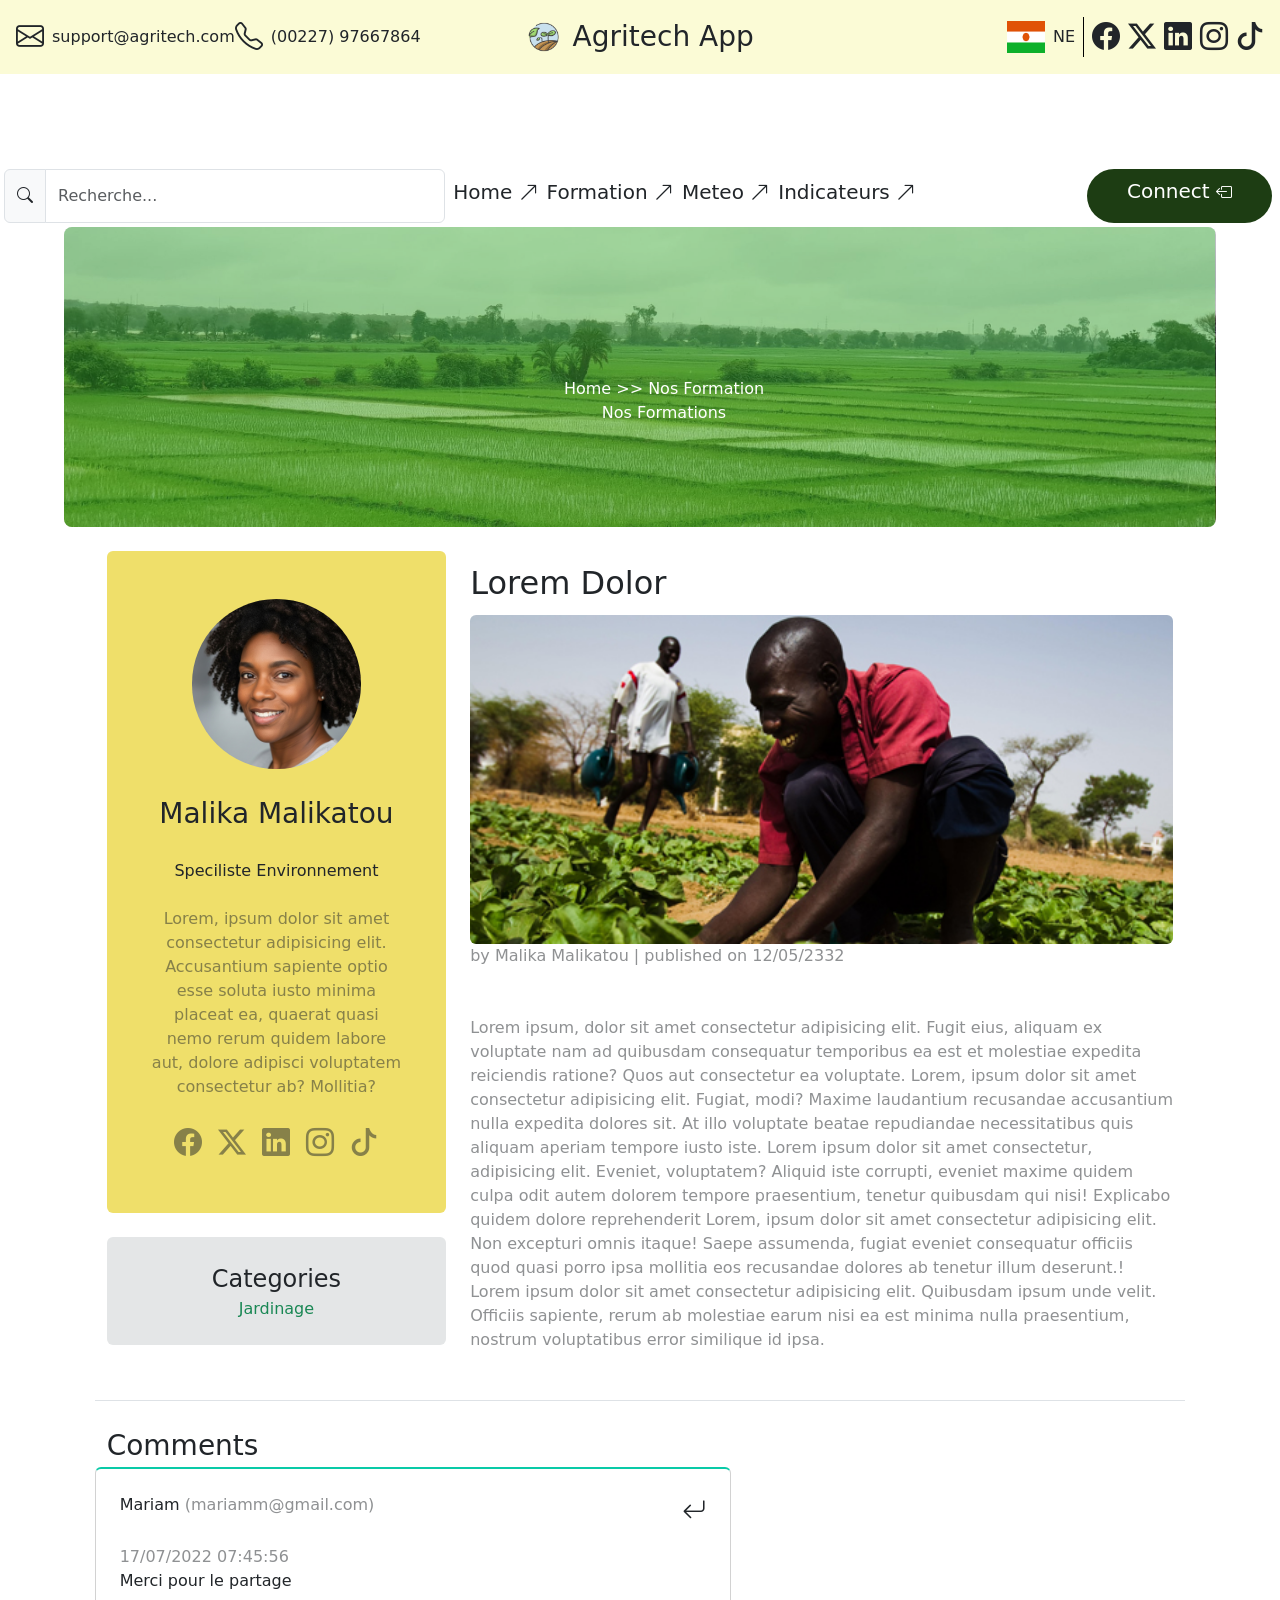
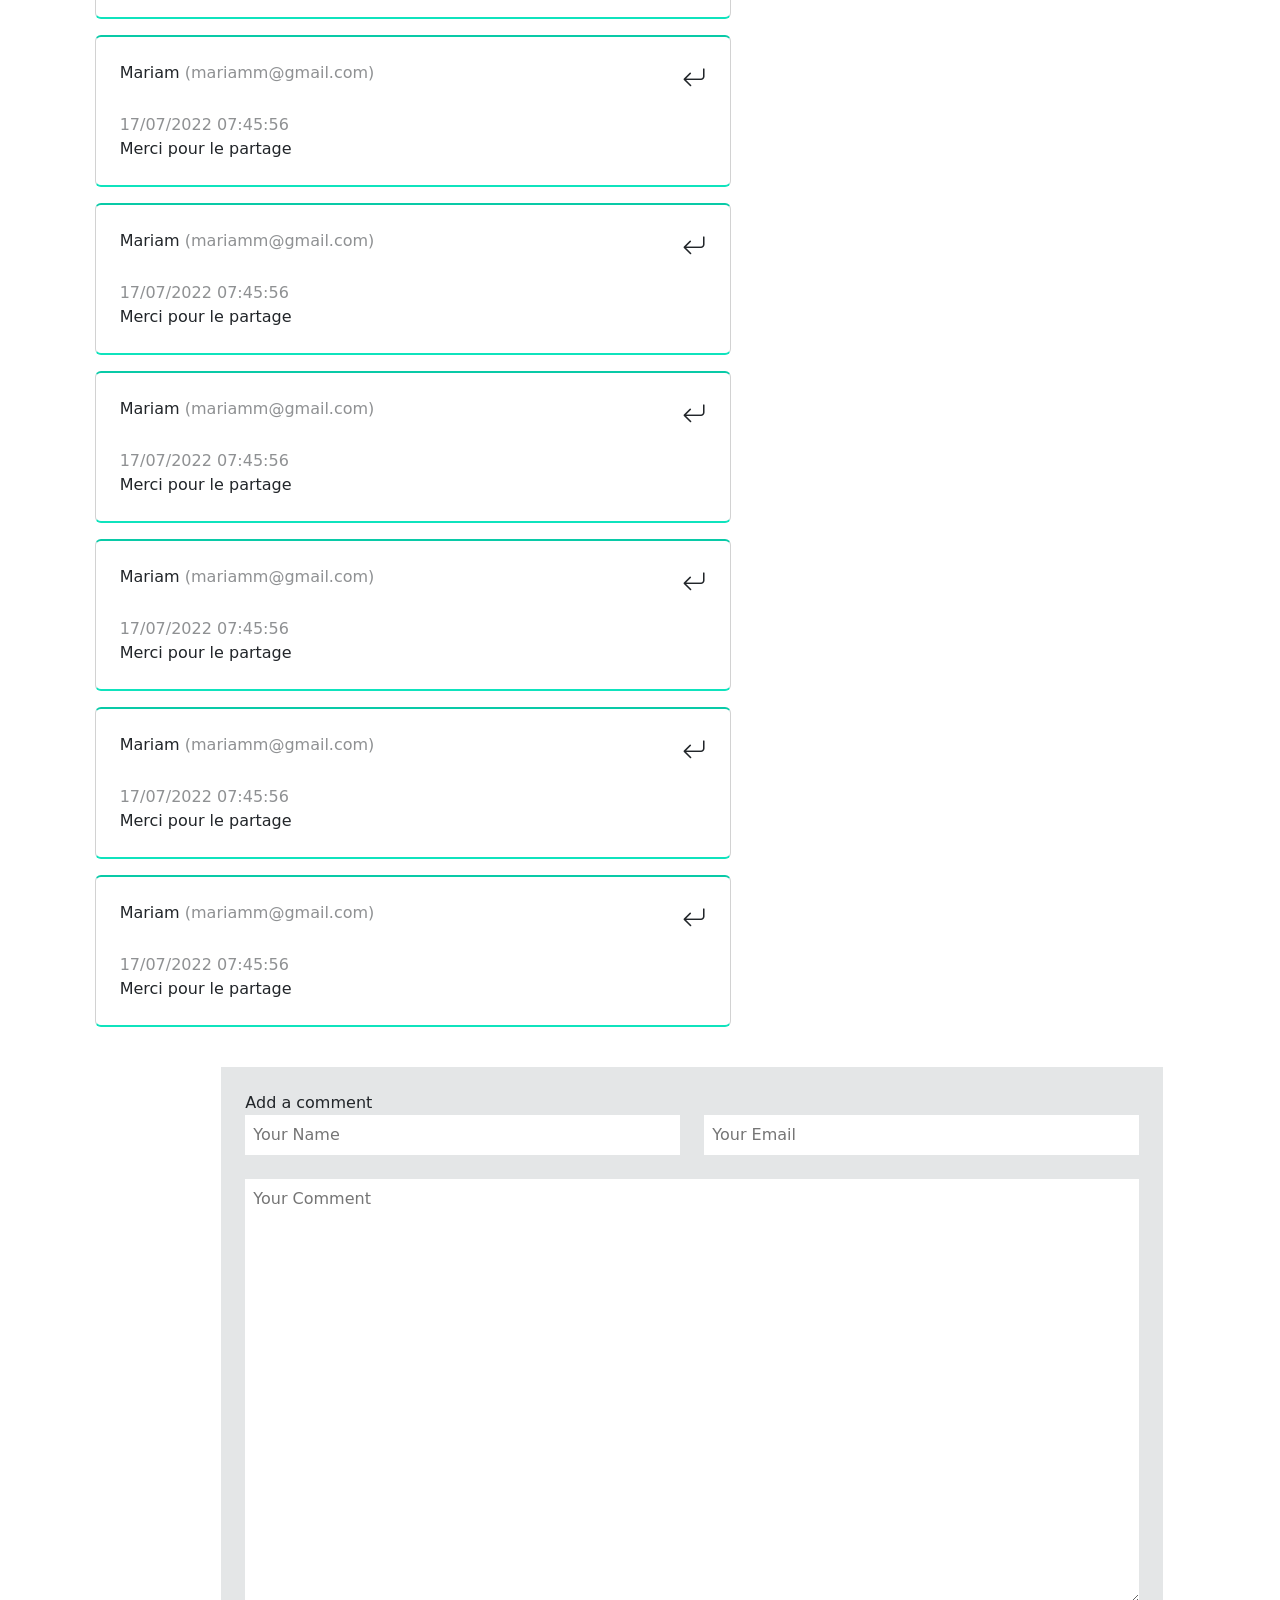
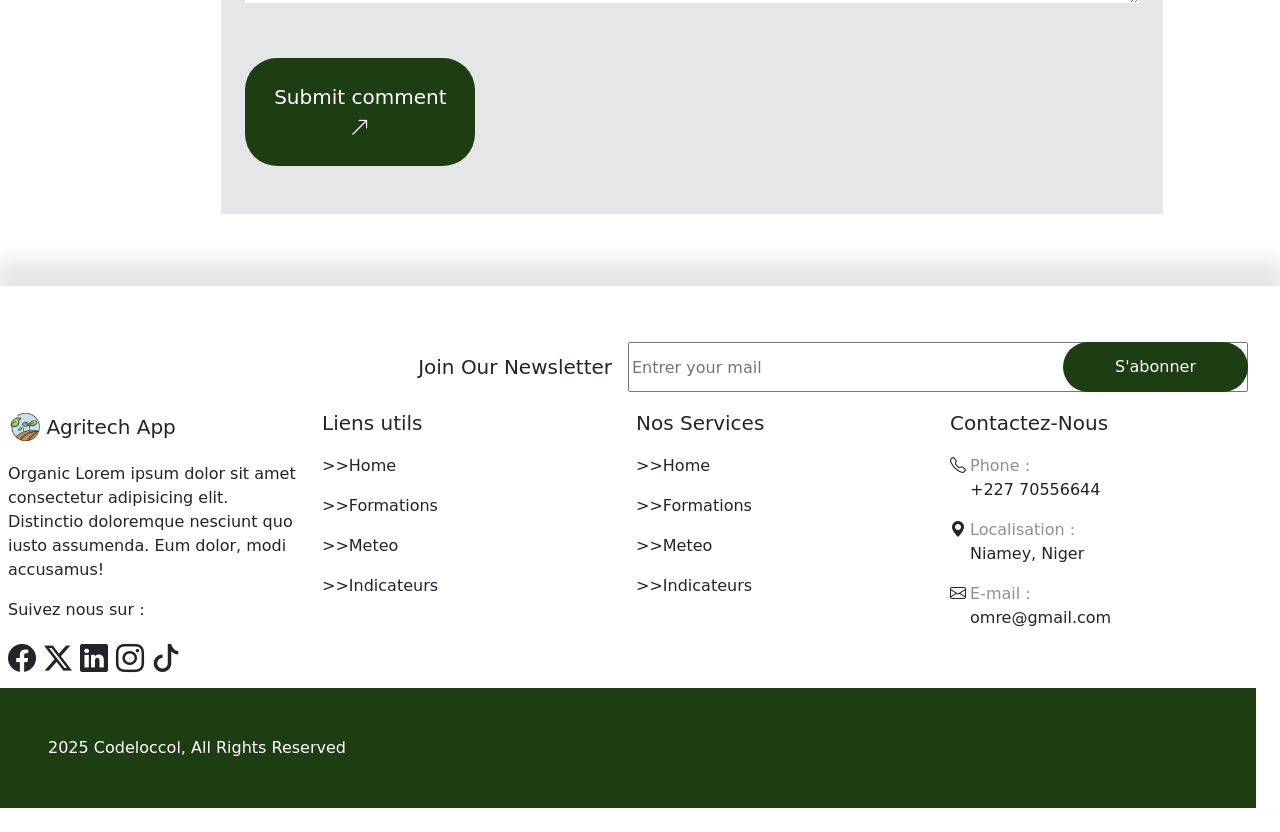
==== commit d2386171: "fin" ====
--- a/pages/details.html
+++ b/pages/details.html
@@ -12,7 +12,41 @@
 </head>
 
 <body>
-    <nav class="navbar fixed-top h-80p my-bg-primaire p-1">
+    <div class="container-fluid p-3 d-none d-sm-flex my-bg-primaire">
+        <div class="col d-none d-lg-flex">
+            <div class="d-flex align-items-center gap-2">
+                <div>
+                    <i class="bi bi-envelope fs-3"></i>
+                </div>
+                <div> support@agritech.com</div>
+            </div>
+            <div class="d-flex align-items-center gap-2">
+                <div>
+                    <i class="bi bi-telephone fs-3"></i>
+                </div>
+                <div>(00227) 97667864</div>
+
+            </div>
+
+        </div>
+        <div
+            class="col d-flex justify-content-center justify-content-sm-start justify-content-lg-center align-items-center gap-2">
+            <img style="width: 2.4rem; height: 2.4rem;" class="" src="../img/favico.png" alt="">
+            <div class="fs-3">Agritech App</div>
+        </div>
+        <div class="col d-none d-sm-flex justify-content-end align-items-center gap-2">
+            <img style="width: 2.4rem; height: 2rem;" src="../img/Niger.png" alt="">
+            <div class="">NE</div>
+            <div class="separateur"></div>
+            <div><i class="bi bi-facebook fs-3"></i></div>
+            <div><i class="bi bi-twitter-x fs-3"></i></div>
+            <div><i class="bi bi-linkedin fs-3"></i></div>
+            <div><i class="bi bi-instagram fs-3"></i></div>
+            <div><i class="bi bi-tiktok fs-3"></i></div>
+        </div>
+        
+    </div>
+    <nav class="navbar fixed-top h-80p my-bg-primaire p-1 d-sm-none">
         <div class="container-fluid p-3">
             <div class="col d-none d-lg-flex">
                 <div class="d-flex align-items-center gap-2">
--- a/style.css
+++ b/style.css
@@ -105,7 +105,7 @@
     transition: 0.5s;
     height: 50%;
 }
-.zoom:hover img{
+.rounded-3:hover .zoom img{
     transition: transform 1s;
     opacity: 0.6;
     transform: scale(1.1);
